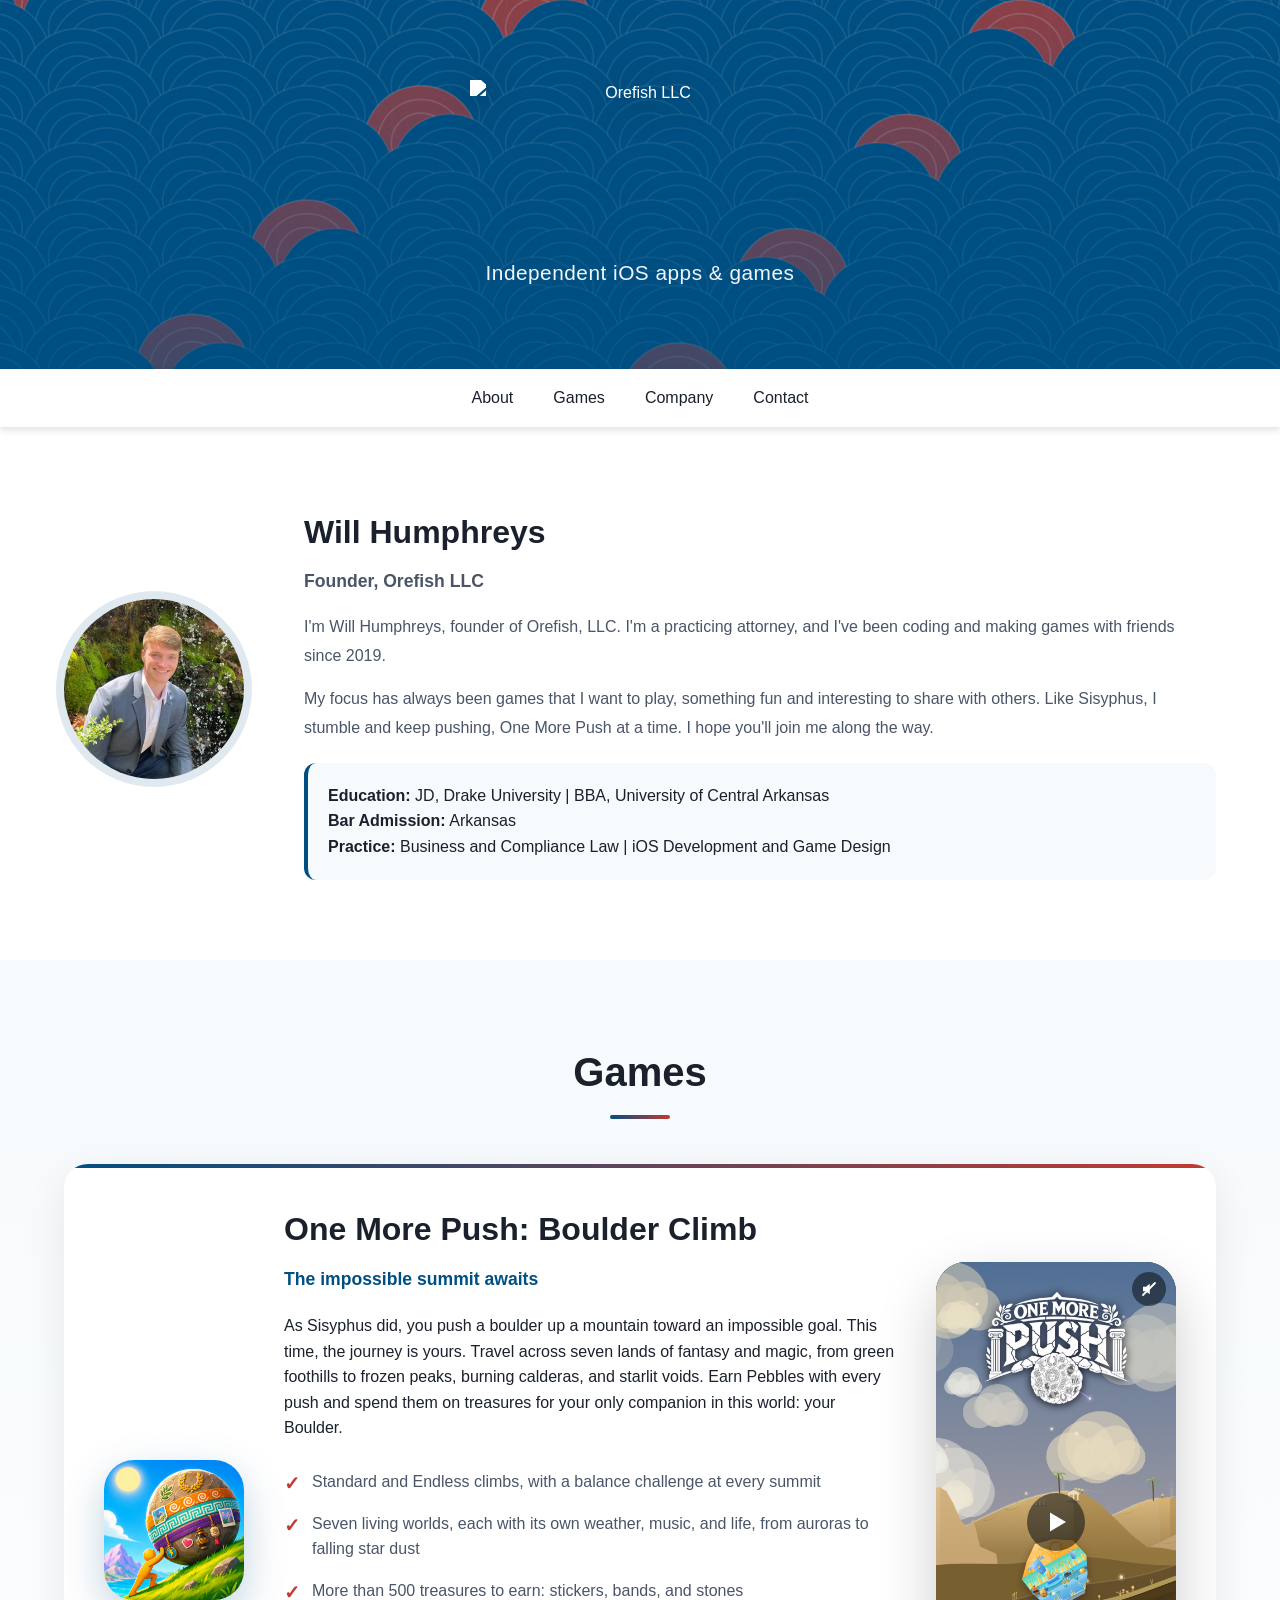
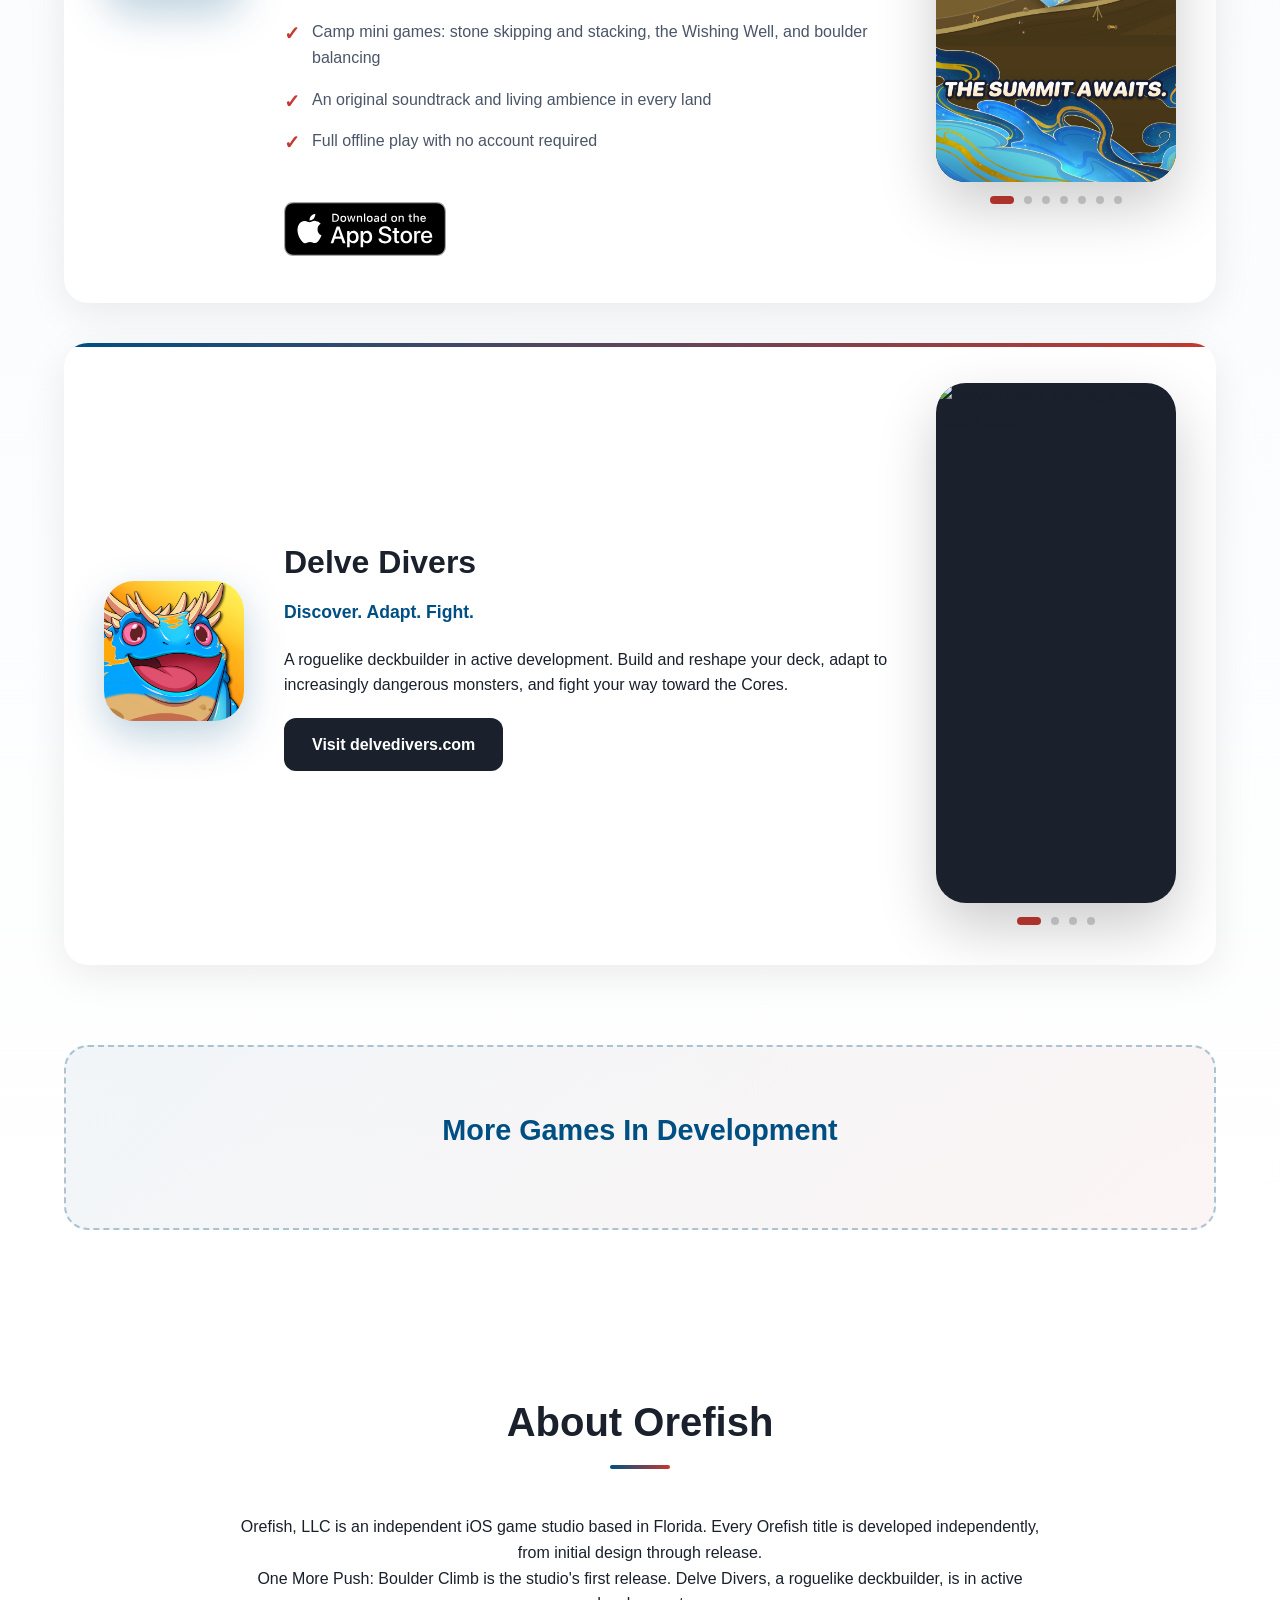
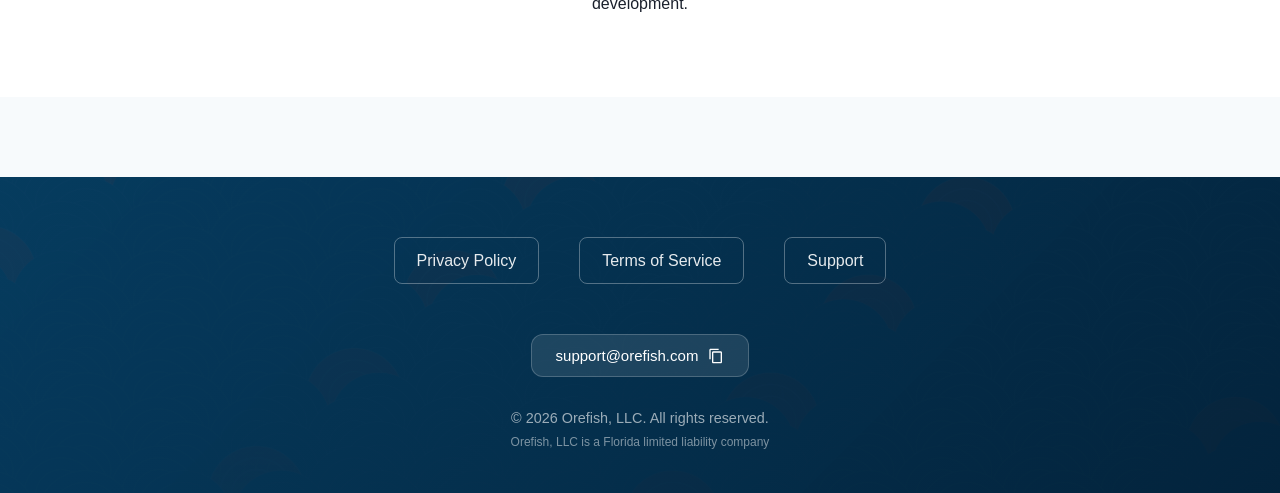
==== index.html @ 1d354dde "Add files via upload" ====
<!DOCTYPE html>
<html lang="en">
<head>
    <meta charset="UTF-8">
    <meta name="viewport" content="width=device-width, initial-scale=1.0">
    <title>Orefish, LLC - Independent iOS Apps &amp; Games</title>
    <meta name="description" content="Orefish, LLC builds iOS games and apps, including One More Push: Boulder Climb.">

    <!-- Open Graph / social preview: controls how a shared orefish.com link looks in iMessage,
         Slack, social apps, etc. -->
    <meta property="og:type" content="website">
    <meta property="og:site_name" content="Orefish, LLC">
    <meta property="og:title" content="One More Push: Boulder Climb">
    <meta property="og:description" content="As Sisyphus did, push your Boulder toward an impossible summit. Seven lands of fantasy and magic, and more than 500 treasures for your only companion in this world: your Boulder.">
    <meta property="og:url" content="https://orefish.com/">
    <meta property="og:image" content="https://orefish.com/og-image.png">
    <meta name="twitter:card" content="summary_large_image">

    <link rel="icon" type="image/png" href="/favicon.png">
    <link rel="apple-touch-icon" sizes="180x180" href="/apple-touch-icon.png">
    <link rel="stylesheet" href="style.css">
</head>
<body>
    <!-- Header -->
    <header>
        <div class="container">
            <div class="header-content">
                <div class="logo-container">
                    <div class="logo">
                        <img src="orefishlogo_white_conformed.png" alt="Orefish LLC">
                    </div>
                </div>
                <p class="tagline">Independent iOS apps &amp; games</p>
            </div>
        </div>
    </header>

    <!-- Navigation -->
    <nav>
        <div class="nav-container">
            <a href="#about" class="nav-link">About</a>
            <a href="#games" class="nav-link">Games</a>
            <a href="#company" class="nav-link">Company</a>
            <a href="#contact" class="nav-link">Contact</a>
        </div>
    </nav>

    <!-- About Section -->
    <section class="about" id="about">
        <div class="container">
            <div class="profile">
                <div class="profile-img-container">
                    <img src="profile_headshot.jpg" alt="Will Humphreys" class="profile-img">
                </div>
                <div class="bio">
                    <h2>Will Humphreys</h2>
                    <p class="title">Founder, Orefish LLC</p>
                    <p>I'm Will Humphreys, founder of Orefish, LLC. I'm a practicing attorney, and I've been coding and making games with friends since 2019.</p>
                    <p>My focus has always been games that I want to play, something fun and interesting to share with others. Like Sisyphus, I stumble and keep pushing, One More Push at a time. I hope you'll join me along the way.</p>
                    <div class="credentials">
                        <strong>Education:</strong> JD, Drake University | BBA, University of Central Arkansas<br>
                        <strong>Bar Admission:</strong> Arkansas<br>
                        <strong>Practice:</strong> Business and Compliance Law | iOS Development and Game Design
                    </div>
                </div>
            </div>
        </div>
    </section>

    <!-- Games Section -->
    <section class="products" id="games">
        <div class="container">
            <h2 class="section-title">Games</h2>

            <!-- One More Push -->
            <div class="app-showcase">
                <div class="app-icon-section">
                    <img src="onemorepush-icon.png" alt="One More Push" class="app-icon-large" id="ompSecretIcon">
                </div>
                <div class="app-details">
                    <h3>One More Push: Boulder Climb</h3>
                    <p class="app-tagline">The impossible summit awaits</p>
                    <p>As Sisyphus did, you push a boulder up a mountain toward an impossible goal. This time, the journey is yours. Travel across seven lands of fantasy and magic, from green foothills to frozen peaks, burning calderas, and starlit voids. Earn Pebbles with every push and spend them on treasures for your only companion in this world: your Boulder.</p>
                    <ul class="app-features">
                        <li>Standard and Endless climbs, with a balance challenge at every summit</li>
                        <li>Seven living worlds, each with its own weather, music, and life, from auroras to falling star dust</li>
                        <li>More than 500 treasures to earn: stickers, bands, and stones</li>
                        <li>Camp mini games: stone skipping and stacking, the Wishing Well, and boulder balancing</li>
                        <li>An original soundtrack and living ambience in every land</li>
                        <li>Full offline play with no account required</li>
                    </ul>
                    <!-- rev 314: live App Store link (App ID 6777840856). Page 404s until release day, accepted deliberately: nothing to flip at launch. -->
                    <!-- Apple's official badge artwork (self-hosted, unmodified), per the App Store marketing guidelines. -->
                    <a href="https://apps.apple.com/app/id6777840856" aria-label="Download One More Push on the App Store"><img src="app-store-badge.svg" alt="Download on the App Store" class="app-store-badge"></a>
                </div>
                <!-- Launch media (Aug 2026): the transformation preview video first
                     (tap to play, loads nothing until tapped), then the screenshot set
                     in the App Store order: mini games, treasures, decorate, balance,
                     worlds, the summit awaits. -->
                <div class="carousel-block">
                    <div class="screenshot-carousel">
                        <div class="screenshot-container" id="ompScreens">
                            <div class="screenshot video-slide">
                                <video playsinline muted preload="none" poster="omp-preview-poster.jpg"
                                       src="omp-preview.mp4" aria-label="One More Push preview video"></video>
                                <button class="video-play" type="button" aria-label="Play the One More Push preview">
                                    <svg viewBox="0 0 20 22" aria-hidden="true"><path d="M2 1.5l16 9.5L2 20.5z"/></svg>
                                </button>
                                <button class="video-mute muted" type="button" aria-label="Unmute the preview">
                                    <svg viewBox="0 0 24 24" aria-hidden="true">
                                        <path class="spk" d="M4 9v6h4l5 4V5L8 9H4z"/>
                                        <g class="waves" fill="none">
                                            <path d="M16.5 8.5a5 5 0 010 7"/>
                                            <path d="M19 6a8.5 8.5 0 010 12"/>
                                        </g>
                                        <line class="slash" x1="4" y1="20" x2="20" y2="4"/>
                                    </svg>
                                </button>
                            </div>
                            <img src="omp-minigames.jpg" alt="Four mini games between climbs" class="screenshot">
                            <img src="omp-treasures.jpg" alt="Collect every treasure" class="screenshot">
                            <img src="omp-decorate.jpg" alt="Decorating a boulder" class="screenshot">
                            <img src="omp-balance.jpg" alt="The balance challenge at the peak" class="screenshot">
                            <img src="omp-worlds.jpg" alt="Climb every world" class="screenshot">
                            <img src="omp-summit.jpg" alt="The summit awaits" class="screenshot">
                        </div>
                    </div>
                    <div class="carousel-dots">
                        <span class="dot active"></span>
                        <span class="dot"></span>
                        <span class="dot"></span>
                        <span class="dot"></span>
                        <span class="dot"></span>
                        <span class="dot"></span>
                        <span class="dot"></span>
                    </div>
                </div>
            </div>

            <!-- Delve Divers (separate site) -->
            <div class="app-showcase">
                <div class="app-icon-section">
                    <img src="delvedivers-icon.png" alt="Delve Divers" class="app-icon-large">
                </div>
                <div class="app-details">
                    <h3>Delve Divers</h3>
                    <p class="app-tagline">Discover. Adapt. Fight.</p>
                    <p>A roguelike deckbuilder in active development. Build and reshape your deck, adapt to increasingly dangerous monsters, and fight your way toward the Cores.</p>
                    <a href="https://delvedivers.com/" class="app-store-btn">Visit delvedivers.com</a>
                </div>
                <div class="carousel-block">
                    <div class="screenshot-carousel">
                        <div class="screenshot-container" id="ddScreens">
                            <img src="dd-1.png" alt="Delve Divers: battling a crystal golem boss" class="screenshot">
                            <img src="dd-2.png" alt="Delve Divers screenshot" class="screenshot">
                            <img src="dd-3.png" alt="Delve Divers screenshot" class="screenshot">
                            <img src="dd-4.png" alt="Delve Divers screenshot" class="screenshot">
                        </div>
                    </div>
                    <div class="carousel-dots">
                        <span class="dot active"></span>
                        <span class="dot"></span>
                        <span class="dot"></span>
                        <span class="dot"></span>
                    </div>
                </div>
            </div>

            <!-- More Coming -->
            <div class="coming-soon">
                <h3>More Games In Development</h3>
            </div>
        </div>
    </section>

    <!-- Company Section -->
    <section class="company" id="company">
        <div class="container">
            <div class="company-content">
                <h2 class="section-title">About Orefish</h2>
                <p>Orefish, LLC is an independent iOS game studio based in Florida. Every Orefish title is developed independently, from initial design through release.</p>
                <p>One More Push: Boulder Climb is the studio's first release. Delve Divers, a roguelike deckbuilder, is in active development.</p>
            </div>
        </div>
    </section>

    <!-- Footer -->
    <footer id="contact">
        <div class="container">
            <div class="footer-content">
                <div class="footer-links">
                    <a href="/privacy">Privacy Policy</a>
                    <a href="/terms">Terms of Service</a>
                    <a href="/support">Support</a>
                </div>

                <button class="email-button" onclick="copyEmail()" id="emailButton">
                    <span id="emailText">support@orefish.com</span>
                    <svg id="copyIcon" width="16" height="16" fill="currentColor" viewBox="0 0 24 24">
                        <path d="M16 1H4c-1.1 0-2 .9-2 2v14h2V3h12V1zm3 4H8c-1.1 0-2 .9-2 2v14c0 1.1.9 2 2 2h11c1.1 0 2-.9 2-2V7c0-1.1-.9-2-2-2zm0 16H8V7h11v14z"/>
                    </svg>
                </button>

                <p class="copyright">
                    &copy; 2026 Orefish, LLC. All rights reserved.<br>
                    <small style="opacity: 0.8;">Orefish, LLC is a Florida limited liability company</small>
                </p>
            </div>
        </div>
    </footer>

    <!-- A secret: the One More Push icon knows something. -->
    <div class="secret-scrim" id="secretScrim">
        <div class="secret-card" role="dialog" aria-label="A secret code">
            <h3>You found a secret!</h3>
            <p>The Boulder appreciates a curious mind. Enter this code in One More Push under Settings, Redeem Code:</p>
            <span class="secret-code"></span>
            <p class="secret-hint">One of six secrets hiding where Orefish things live: two inside the app, two on this site, two guarding the golem at delvedivers.com.</p>
            <button class="secret-close" id="secretClose">Keep it secret</button>
        </div>
    </div>

    <script>
        // The OMP icon knows something (one of six hidden codes).
        (function () {
            const icon = document.getElementById('ompSecretIcon');
            const scrim = document.getElementById('secretScrim');
            if (!icon || !scrim) return;
            icon.addEventListener('click', () => {
                // decoded only on discovery, so the code never sits in the
                // page source for view-source readers or search crawlers
                scrim.querySelector('.secret-code').textContent = atob('TU9TUy1USURFLTQ4MjE=');
                scrim.classList.add('open');
            });
            document.getElementById('secretClose').addEventListener('click', () => scrim.classList.remove('open'));
            scrim.addEventListener('click', (e) => { if (e.target === scrim) scrim.classList.remove('open'); });
        })();

        function copyEmail() {
            const email = 'support@orefish.com';
            const button = document.getElementById('emailButton');
            const text = document.getElementById('emailText');
            const icon = document.getElementById('copyIcon');
            navigator.clipboard.writeText(email).then(() => {
                button.classList.add('copied');
                text.textContent = 'Copied!';
                icon.innerHTML = '<path d="M9 16.17L4.83 12l-1.42 1.41L9 19 21 7l-1.41-1.41z"/>';
                setTimeout(() => {
                    button.classList.remove('copied');
                    text.textContent = email;
                    icon.innerHTML = '<path d="M16 1H4c-1.1 0-2 .9-2 2v14h2V3h12V1zm3 4H8c-1.1 0-2 .9-2 2v14c0 1.1.9 2 2 2h11c1.1 0 2-.9 2-2V7c0-1.1-.9-2-2-2zm0 16H8V7h11v14z"/>';
                }, 2000);
            }).catch(() => { window.location.href = `mailto:${email}`; });
        }

        // Screenshot carousels (One More Push and Delve Divers share the recipe:
        // dots and swipe are scoped to each carousel's own shell)
        function initCarousel(containerId) {
            const container = document.getElementById(containerId);
            if (!container) return;
            const shell = container.parentElement;              // the phone frame
            const block = shell.parentElement;                  // frame + dots (dots live below the frame now)
            const slides = container.querySelectorAll('.screenshot');
            const dots = block.querySelectorAll('.carousel-dots .dot');
            const video = container.querySelector('video');     // One More Push's first slide
            let current = 0;
            function go(n) {
                current = (n + slides.length) % slides.length;
                container.style.transform = 'translateX(-' + (current * 100) + '%)';
                dots.forEach((d, i) => d.classList.toggle('active', i === current));
                if (video && !video.paused) video.pause();      // sliding away stops playback
            }
            // Auto-advance holds while the preview video is playing.
            let timer = setInterval(() => { if (video && !video.paused) return; go(current + 1); }, 4000);
            function rearm() {
                clearInterval(timer);
                timer = setInterval(() => { if (video && !video.paused) return; go(current + 1); }, 6000);
            }
            dots.forEach((d, i) => d.addEventListener('click', () => { go(i); rearm(); }));
            if (video) {
                const playBtn = shell.querySelector('.video-play');
                playBtn.addEventListener('click', e => {
                    e.stopPropagation();
                    video.play();
                    rearm();
                });
                video.addEventListener('play', () => playBtn.classList.add('playing'));
                video.addEventListener('pause', () => playBtn.classList.remove('playing'));
                // No loop: one showing, then the carousel moves on to the screenshots.
                video.addEventListener('ended', () => { go(current + 1); rearm(); });
                // Anywhere on the video toggles play and pause (not just the button).
                video.addEventListener('click', () => {
                    if (video.paused) { video.play(); } else { video.pause(); }
                    rearm();
                });
                // Starts muted (polite web default); the speaker button flips it.
                const muteBtn = shell.querySelector('.video-mute');
                muteBtn.addEventListener('click', e => {
                    e.stopPropagation();
                    video.muted = !video.muted;
                    muteBtn.classList.toggle('muted', video.muted);
                    muteBtn.setAttribute('aria-label', video.muted ? 'Unmute the preview' : 'Mute the preview');
                });
            }
            // Swipe to move ahead and back (touch and mouse drag)
            let startX = null;
            shell.addEventListener('touchstart', e => { startX = e.touches[0].clientX; }, { passive: true });
            shell.addEventListener('touchend', e => {
                if (startX === null) return;
                const dx = e.changedTouches[0].clientX - startX;
                if (Math.abs(dx) > 40) { go(current + (dx < 0 ? 1 : -1)); rearm(); }
                startX = null;
            }, { passive: true });
            shell.addEventListener('mousedown', e => { startX = e.clientX; e.preventDefault(); });
            shell.addEventListener('mouseup', e => {
                if (startX === null) return;
                const dx = e.clientX - startX;
                if (Math.abs(dx) > 40) { go(current + (dx < 0 ? 1 : -1)); rearm(); }
                startX = null;
            });
        }
        initCarousel('ompScreens');
        initCarousel('ddScreens');
    </script>
</body>
</html>
---- style.css ----
/* Orefish LLC - Shared Styles
   Version: 2.0
   Last Updated: 2025
*/

/* Reset & Base */
* {
    margin: 0;
    padding: 0;
    box-sizing: border-box;
}

:root {
    /* Brand palette: the badge navy carries the site, the oarfish crest red
       is the rare accent (matches the social banners and the O badge). */
    --primary: #004F82;
    --primary-dark: #003A61;
    --secondary: #C23A31;
    --text-dark: #1a202c;
    --text-light: #4a5568;
    --bg-light: #f7fafc;
    --white: #ffffff;
    --success: #48bb78;
    --warning: #ffc107;
    --warning-bg: #fff3cd;
    --shadow-sm: 0 1px 3px rgba(0,0,0,0.12);
    --shadow-md: 0 4px 6px rgba(0,0,0,0.1);
    --shadow-lg: 0 10px 15px rgba(0,0,0,0.1);
    --shadow-xl: 0 20px 25px rgba(0,0,0,0.1);
}

html {
    scroll-behavior: smooth;
}

::selection {
    background: var(--primary);
    color: #fff;
}

body {
    font-family: -apple-system, BlinkMacSystemFont, 'Segoe UI', 'Inter', sans-serif;
    line-height: 1.6;
    color: var(--text-dark);
    background: var(--bg-light);
    overflow-x: hidden;
}

/* Container */
.container {
    max-width: 1200px;
    margin: 0 auto;
    padding: 0 24px;
}

.container-narrow {
    max-width: 900px;
    margin: 0 auto;
    padding: 0 24px;
}

/* Header */
header {
    /* The brand's connected-wave field (header-bg.png, generated alongside
       the social banners) on the badge navy. */
    background: var(--primary) url('header-bg.png') center / cover no-repeat;
    color: white;
    padding: 80px 0;
    position: relative;
    overflow: hidden;
    text-align: center;
}

.header-content {
    position: relative;
    z-index: 1;
    animation: fadeInUp 0.8s ease;
}

/* Logo Styles */
.logo-container {
    display: flex;
    align-items: center;
    justify-content: center;
    gap: 20px;
    margin-bottom: 20px;
}

.logo-link {
    display: inline-flex;
    align-items: center;
    gap: 15px;
    text-decoration: none;
    color: white;
    margin-bottom: 20px;
}

.logo {
    width: 340px;
    height: 156px;
    display: flex;
    align-items: center;
    justify-content: center;
}

.logo img {
    width: 100%;
    height: 100%;
    object-fit: contain;
    /* soft shadow lifts the white wordmark off the wave pattern */
    filter: brightness(0) invert(1) drop-shadow(0 6px 18px rgba(0, 0, 0, 0.35));
}

.logo-text,
.site-title {
    font-size: 2.5em;
    font-weight: 700;
    letter-spacing: -1px;
}

.tagline,
.page-title {
    font-size: 1.3em;
    opacity: 0.95;
    font-weight: 300;
    letter-spacing: 0.5px;
    margin-top: 10px;
}

/* Navigation */
nav {
    background: rgba(255,255,255,0.98);
    box-shadow: var(--shadow-md);
    position: sticky;
    top: 0;
    z-index: 100;
    backdrop-filter: blur(10px);
}

.nav-container {
    display: flex;
    justify-content: center;
    align-items: center;
    padding: 16px 0;
    gap: 40px;
}

.nav-link {
    color: var(--text-dark);
    text-decoration: none;
    font-weight: 500;
    transition: color 0.3s;
    position: relative;
}

.nav-link::after {
    content: '';
    position: absolute;
    bottom: -4px;
    left: 0;
    width: 0;
    height: 2px;
    background: var(--secondary);   /* the crest-red underline */
    transition: width 0.3s;
}

.nav-link:hover,
.nav-link.active {
    color: var(--primary);
}

.nav-link:hover::after,
.nav-link.active::after {
    width: 100%;
}

/* Breadcrumb Navigation */
.breadcrumb {
    background: white;
    padding: 20px 0;
    box-shadow: var(--shadow-sm);
}

.breadcrumb-nav {
    display: flex;
    align-items: center;
    gap: 15px;
    font-size: 0.95em;
}

.breadcrumb-nav a {
    color: var(--primary);
    text-decoration: none;
    transition: opacity 0.3s;
}

.breadcrumb-nav a:hover {
    opacity: 0.7;
}

.breadcrumb-separator {
    color: var(--text-light);
}

/* Section Styles */
section {
    padding: 80px 0;
}

.section-title {
    text-align: center;
    font-size: 2.5em;
    margin-bottom: 60px;
    color: var(--text-dark);
    position: relative;
}

.section-title::after {
    content: '';
    position: absolute;
    bottom: -15px;
    left: 50%;
    transform: translateX(-50%);
    width: 60px;
    height: 4px;
    background: linear-gradient(90deg, var(--primary), var(--secondary));
    border-radius: 2px;
}

/* About Section */
.about {
    background: white;
    position: relative;
}

.profile {
    display: flex;
    gap: 60px;
    align-items: center;
    animation: fadeIn 1s ease;
}

.profile-img-container {
    position: relative;
}

.profile-img {
    width: 180px;
    height: 180px;
    border-radius: 50%;
    object-fit: cover;
    box-shadow: 0 0 0 8px rgba(0, 79, 130, 0.12);
    transition: transform 0.3s;
}

.profile-img:hover {
    transform: scale(1.05);
}

.bio h2 {
    color: var(--text-dark);
    margin-bottom: 8px;
    font-size: 2em;
}

.title {
    color: var(--primary);
    font-weight: 600;
    margin-bottom: 20px;
    font-size: 1.1em;
}

.bio p {
    color: var(--text-light);
    line-height: 1.8;
    margin-bottom: 15px;
}

.credentials {
    background: var(--bg-light);
    padding: 20px;
    border-radius: 12px;
    border-left: 4px solid var(--primary);
    margin-top: 20px;
}

/* Products Section */
.products {
    background: linear-gradient(180deg, var(--bg-light) 0%, white 100%);
}

/* App Showcase */
.app-showcase {
    display: flex;
    gap: 40px;
    align-items: center;
    background: white;
    padding: 40px;
    border-radius: 24px;
    margin-bottom: 40px;
    box-shadow: 0 10px 40px rgba(0,0,0,0.08);
    transition: all 0.3s;
    position: relative;
    overflow: hidden;
}

.app-showcase::before {
    content: '';
    position: absolute;
    top: 0;
    left: 0;
    right: 0;
    height: 4px;
    background: linear-gradient(90deg, var(--primary), var(--secondary));
}

.app-showcase:hover {
    transform: translateY(-8px);
    box-shadow: 0 20px 60px rgba(0,0,0,0.12);
}

.app-icon-section {
    flex-shrink: 0;
}

.app-icon-large {
    width: 140px;
    height: 140px;
    border-radius: 30px;
    box-shadow: 0 15px 40px rgba(0, 79, 130, 0.25);
    transition: transform 0.3s;
}

.app-icon-large:hover {
    transform: rotate(-5deg) scale(1.05);
}

.app-details {
    flex: 1;
}

.app-details h3 {
    font-size: 2em;
    margin-bottom: 10px;
    color: var(--text-dark);
}

.app-tagline {
    color: var(--primary);
    font-weight: 600;
    margin-bottom: 20px;
    font-size: 1.1em;
}

.app-features {
    list-style: none;
    margin: 20px 0;
}

.app-features li {
    padding: 8px 0;
    padding-left: 28px;
    position: relative;
    color: var(--text-light);
}

.app-features li::before {
    content: '✓';
    position: absolute;
    left: 0;
    color: var(--secondary);   /* red checks, the crest accent */
    font-weight: bold;
    font-size: 1.2em;
}

/* Buttons */
.app-store-btn {
    display: inline-flex;
    align-items: center;
    gap: 10px;
    padding: 14px 28px;
    background: var(--text-dark);
    color: white;
    text-decoration: none;
    border-radius: 12px;
    font-weight: 600;
    transition: all 0.3s;
    margin-top: 20px;
}

.app-store-btn:hover {
    background: var(--primary);
    transform: translateY(-2px);
    box-shadow: 0 10px 25px rgba(0, 79, 130, 0.3);
}

/* Apple's official App Store badge (guidelines: minimum 40px tall, clear space
   of a quarter of its height on all sides, artwork unmodified). */
.app-store-badge {
    display: inline-block;
    height: 54px;
    width: auto;
    margin-top: 20px;
    transition: transform 0.3s;
}
a:hover > .app-store-badge {
    transform: translateY(-2px);
}

.email-button {
    display: inline-flex;
    align-items: center;
    gap: 10px;
    padding: 12px 24px;
    background: rgba(255,255,255,0.1);
    border: 1px solid rgba(255,255,255,0.2);
    border-radius: 12px;
    color: white;
    cursor: pointer;
    transition: all 0.3s;
    margin-top: 20px;
    font-size: 15px;
    font-family: inherit;
}

.email-button:hover {
    background: rgba(255,255,255,0.15);
    transform: translateY(-2px);
}

.email-button.copied {
    background: var(--success);
    border-color: var(--success);
}

/* Screenshot Carousel */
.screenshot-carousel {
    position: relative;
    width: 240px;
    height: 520px;
    border-radius: 30px;
    overflow: hidden;
    box-shadow: 0 25px 60px rgba(0,0,0,0.2);
    flex-shrink: 0;
    background: var(--text-dark);
}

.screenshot-container {
    display: flex;
    transition: transform 0.5s cubic-bezier(0.4, 0, 0.2, 1);
    height: 100%;
}

.screenshot {
    min-width: 100%;
    height: 100%;
    object-fit: cover;
}

/* The frame plus its dots: the dots sit BELOW the phone frame now (inside, they
   covered the caption text at the bottom of the store screenshots). */
.carousel-block {
    display: flex;
    flex-direction: column;
    align-items: center;
    gap: 14px;
    flex-shrink: 0;
}

.carousel-dots {
    display: flex;
    gap: 10px;
}

.dot {
    width: 8px;
    height: 8px;
    border-radius: 50%;
    background: rgba(0,0,0,0.18);
    cursor: pointer;
    transition: all 0.3s;
}

.dot.active {
    background: var(--secondary);   /* the crest red marks the active slide */
    width: 24px;
    border-radius: 4px;
}

/* The preview video rides the carousel as its first slide (App Store style):
   poster until tapped, native inline playback, zero bytes until play. */
.video-slide {
    position: relative;
}

.video-slide video {
    width: 100%;
    height: 100%;
    object-fit: cover;
    display: block;
}

.video-play {
    position: absolute;
    top: 50%;
    left: 50%;
    transform: translate(-50%, -50%);
    width: 58px;
    height: 58px;
    border-radius: 50%;
    border: none;
    cursor: pointer;
    background: rgba(10, 15, 20, 0.55);
    display: flex;
    align-items: center;
    justify-content: center;
}

.video-play svg {
    width: 20px;
    height: 22px;
    fill: #fff;
    margin-left: 3px;
}

.video-play.playing {
    display: none;
}

/* Mute toggle: top-right of the video slide, always reachable. Starts muted. */
.video-mute {
    position: absolute;
    top: 10px;
    right: 10px;
    width: 34px;
    height: 34px;
    border-radius: 50%;
    border: none;
    cursor: pointer;
    background: rgba(10, 15, 20, 0.55);
    display: flex;
    align-items: center;
    justify-content: center;
    z-index: 5;
}

.video-mute svg {
    width: 18px;
    height: 18px;
}

.video-mute .spk {
    fill: #fff;
}

.video-mute .waves path {
    stroke: #fff;
    stroke-width: 2;
    stroke-linecap: round;
}

.video-mute .slash {
    stroke: #fff;
    stroke-width: 2.4;
    stroke-linecap: round;
    display: none;
}

.video-mute.muted .waves {
    display: none;
}

.video-mute.muted .slash {
    display: block;
}

/* Coming Soon */
.coming-soon {
    margin-top: 80px;
    padding: 60px;
    background: linear-gradient(135deg, rgba(0, 79, 130, 0.05), rgba(194, 58, 49, 0.05));
    border-radius: 24px;
    text-align: center;
    border: 2px dashed rgba(0, 79, 130, 0.3);
}

.coming-soon h3 {
    color: var(--primary);
    margin-bottom: 15px;
    font-size: 1.8em;
}

/* Company Section */
.company {
    background: white;
}

.company-content {
    max-width: 800px;
    margin: 0 auto;
    text-align: center;
}

/* Philosophy Card */
.philosophy-card {
    margin-top: 40px;
    padding: 40px;
    background: var(--bg-light);
    border-radius: 20px;
    text-align: left;
}

.philosophy-card h3 {
    color: var(--text-dark);
    margin-bottom: 20px;
    font-size: 1.5em;
}

.philosophy-list {
    list-style: none;
}

.philosophy-list li {
    padding: 15px 0;
    border-bottom: 1px solid rgba(0,0,0,0.05);
    display: flex;
    align-items: flex-start;
    gap: 15px;
}

.philosophy-list li:last-child {
    border-bottom: none;
}

.philosophy-icon {
    width: 40px;
    height: 40px;
    background: linear-gradient(135deg, var(--primary), var(--secondary));
    border-radius: 10px;
    display: flex;
    align-items: center;
    justify-content: center;
    color: white;
    font-weight: bold;
    flex-shrink: 0;
}

/* Legal Content Styles */
.legal-content {
    background: white;
    padding: 60px 0;
    min-height: 60vh;
}

.legal-content h1 {
    color: var(--text-dark);
    margin-bottom: 15px;
    font-size: 2.5em;
}

.legal-content h2 {
    color: var(--primary);
    margin-top: 40px;
    margin-bottom: 20px;
    font-size: 1.5em;
    padding-bottom: 10px;
    border-bottom: 2px solid var(--bg-light);
}

.legal-content p {
    color: var(--text-light);
    margin-bottom: 15px;
    line-height: 1.8;
}

.last-updated {
    display: inline-block;
    color: var(--text-light);
    font-size: 0.9em;
    padding: 8px 16px;
    background: var(--bg-light);
    border-radius: 20px;
    margin-bottom: 40px;
}

/* Warning Box */
.warning-box {
    background: var(--warning-bg);
    border: 2px solid var(--warning);
    padding: 25px;
    border-radius: 12px;
    margin: 30px 0;
    position: relative;
}

.warning-box strong {
    color: var(--text-dark);
    display: block;
    margin-bottom: 8px;
}

.warning-box p {
    margin: 0;
    color: var(--text-dark);
}

/* Support Content */
.support-content {
    background: white;
    padding: 60px 0;
    min-height: 60vh;
}

.support-content h1 {
    color: var(--text-dark);
    margin-bottom: 40px;
    font-size: 2.5em;
}

.support-content h2 {
    color: var(--primary);
    margin-top: 40px;
    margin-bottom: 25px;
    font-size: 1.8em;
}

/* Contact Section */
.contact-section {
    background: linear-gradient(135deg, rgba(0, 79, 130, 0.05), rgba(194, 58, 49, 0.05));
    border-radius: 16px;
    padding: 30px;
    margin-bottom: 50px;
}

.contact-method {
    display: flex;
    align-items: center;
    gap: 15px;
    margin-bottom: 15px;
}

.contact-icon {
    width: 40px;
    height: 40px;
    background: var(--primary);
    color: white;
    border-radius: 10px;
    display: flex;
    align-items: center;
    justify-content: center;
}

.contact-details {
    flex: 1;
}

.contact-details strong {
    display: block;
    color: var(--text-dark);
    margin-bottom: 4px;
}

.contact-details span {
    color: var(--text-light);
    font-size: 0.95em;
}

/* FAQ Items */
.faq-item {
    background: var(--bg-light);
    border-radius: 12px;
    padding: 25px;
    margin-bottom: 20px;
    border: 1px solid transparent;
    transition: all 0.3s;
    cursor: pointer;
}

.faq-item:hover {
    background: white;
    border-color: var(--primary);
    box-shadow: var(--shadow-md);
    transform: translateY(-2px);
}

.faq-question {
    display: flex;
    align-items: center;
    gap: 15px;
    margin-bottom: 15px;
}

.faq-number {
    width: 30px;
    height: 30px;
    background: var(--primary);
    color: white;
    border-radius: 50%;
    display: flex;
    align-items: center;
    justify-content: center;
    font-weight: 600;
    font-size: 0.9em;
    flex-shrink: 0;
}

.faq-item h3 {
    color: var(--text-dark);
    font-size: 1.1em;
    margin: 0;
    flex: 1;
}

.faq-item p {
    color: var(--text-light);
    line-height: 1.7;
    padding-left: 45px;
}

/* Footer */
footer {
    /* The header's wave field returns beneath a deep navy wash, closing the
       page with the same water it opened on. */
    background: linear-gradient(135deg, rgba(6, 58, 92, 0.93) 0%, rgba(3, 33, 56, 0.95) 100%),
                url('header-bg.png') center / cover no-repeat #032138;
    color: white;
    padding: 60px 0 40px;
    margin-top: 80px;
    position: relative;
}

.footer-content {
    text-align: center;
}

.footer-links {
    display: flex;
    justify-content: center;
    gap: 40px;
    margin-bottom: 30px;
}

.footer-links a {
    color: white;
    text-decoration: none;
    opacity: 0.9;
    transition: all 0.3s;
    position: relative;
    padding: 10px 22px;
    border: 1px solid rgba(255, 255, 255, 0.35);
    border-radius: 8px;
    font-weight: 500;
}

.footer-links a:hover {
    opacity: 1;
    transform: translateY(-2px);
    background: rgba(255, 255, 255, 0.12);
    border-color: rgba(255, 255, 255, 0.6);
}

.copyright {
    margin-top: 30px;
    opacity: 0.6;
    font-size: 0.9em;
}

/* Secret code popup: the OMP icon knows something. */
#ompSecretIcon { cursor: pointer; }

.secret-scrim {
    position: fixed;
    inset: 0;
    background: rgba(3, 24, 40, 0);
    display: flex;
    align-items: center;
    justify-content: center;
    z-index: 1000;
    visibility: hidden;
    transition: background 0.35s ease, visibility 0s linear 0.35s;
}

.secret-scrim.open {
    background: rgba(3, 24, 40, 0.62);
    visibility: visible;
    transition: background 0.35s ease;
}

.secret-card {
    background: linear-gradient(180deg, #0A4573 0%, #043055 100%);
    border: 1px solid rgba(255, 255, 255, 0.25);
    border-radius: 20px;
    padding: 34px 42px;
    text-align: center;
    color: #fff;
    max-width: 430px;
    margin: 0 24px;
    box-shadow: 0 24px 70px rgba(0, 0, 0, 0.5);
    transform: translateY(24px) scale(0.9);
    opacity: 0;
    transition: transform 0.45s cubic-bezier(0.34, 1.4, 0.64, 1), opacity 0.3s ease;
}

.secret-scrim.open .secret-card {
    transform: translateY(0) scale(1);
    opacity: 1;
}

.secret-card h3 {
    font-size: 1.6em;
    margin-bottom: 10px;
}

.secret-card p {
    color: rgba(255, 255, 255, 0.85);
    margin-bottom: 8px;
    line-height: 1.5;
}

.secret-code {
    display: inline-block;
    margin: 14px 0 6px;
    padding: 10px 22px;
    border-radius: 12px;
    background: rgba(194, 58, 49, 0.18);
    border: 1px solid rgba(224, 85, 72, 0.55);
    color: #FF8378;
    font-weight: 800;
    font-size: 1.5em;
    letter-spacing: 2px;
}

.secret-hint {
    font-size: 0.85em;
    color: rgba(255, 255, 255, 0.6);
}

.secret-close {
    margin-top: 18px;
    background: var(--secondary);
    color: white;
    border: none;
    padding: 10px 30px;
    border-radius: 999px;
    font-size: 1em;
    font-weight: 700;
    cursor: pointer;
    font-family: inherit;
    transition: transform 0.2s;
}

.secret-close:hover {
    transform: translateY(-2px);
}

/* Animations */
@keyframes fadeInUp {
    from {
        opacity: 0;
        transform: translateY(30px);
    }
    to {
        opacity: 1;
        transform: translateY(0);
    }
}

@keyframes fadeIn {
    from {
        opacity: 0;
    }
    to {
        opacity: 1;
    }
}

/* Mobile Responsive */
@media (max-width: 768px) {
    .header-content h1,
    .logo-text,
    .site-title {
        font-size: 2em;
    }

    .nav-container {
        gap: 20px;
        font-size: 0.9em;
    }

    .profile {
        flex-direction: column;
        text-align: center;
        gap: 30px;
    }

    .app-showcase {
        flex-direction: column;
        padding: 30px 20px;
    }

    .screenshot-carousel {
        width: 200px;
        height: 430px;
    }

    .footer-links {
        flex-direction: column;
        gap: 20px;
    }

    .philosophy-list li {
        flex-direction: column;
        text-align: center;
    }

    .legal-content h1,
    .support-content h1 {
        font-size: 2em;
    }

    .warning-box {
        padding: 20px;
    }

    .faq-item p {
        padding-left: 0;
        margin-top: 15px;
    }
}
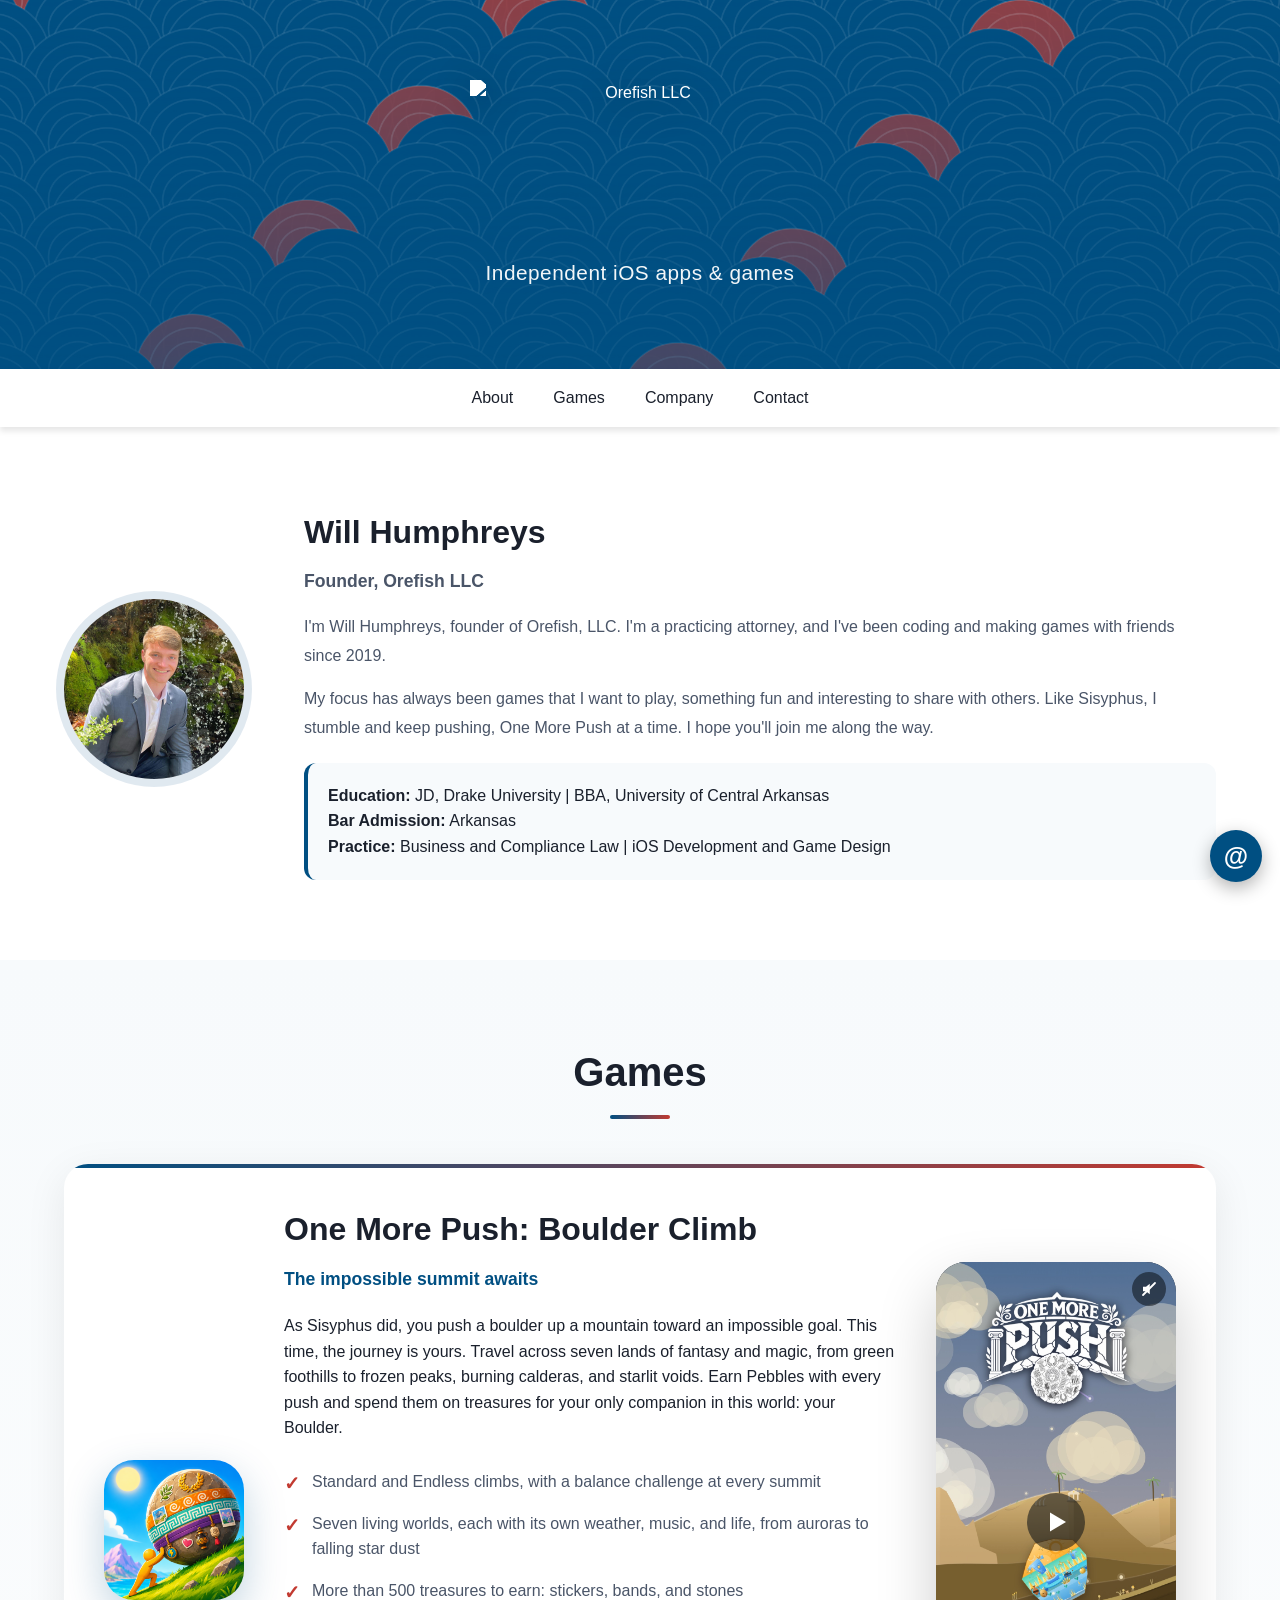
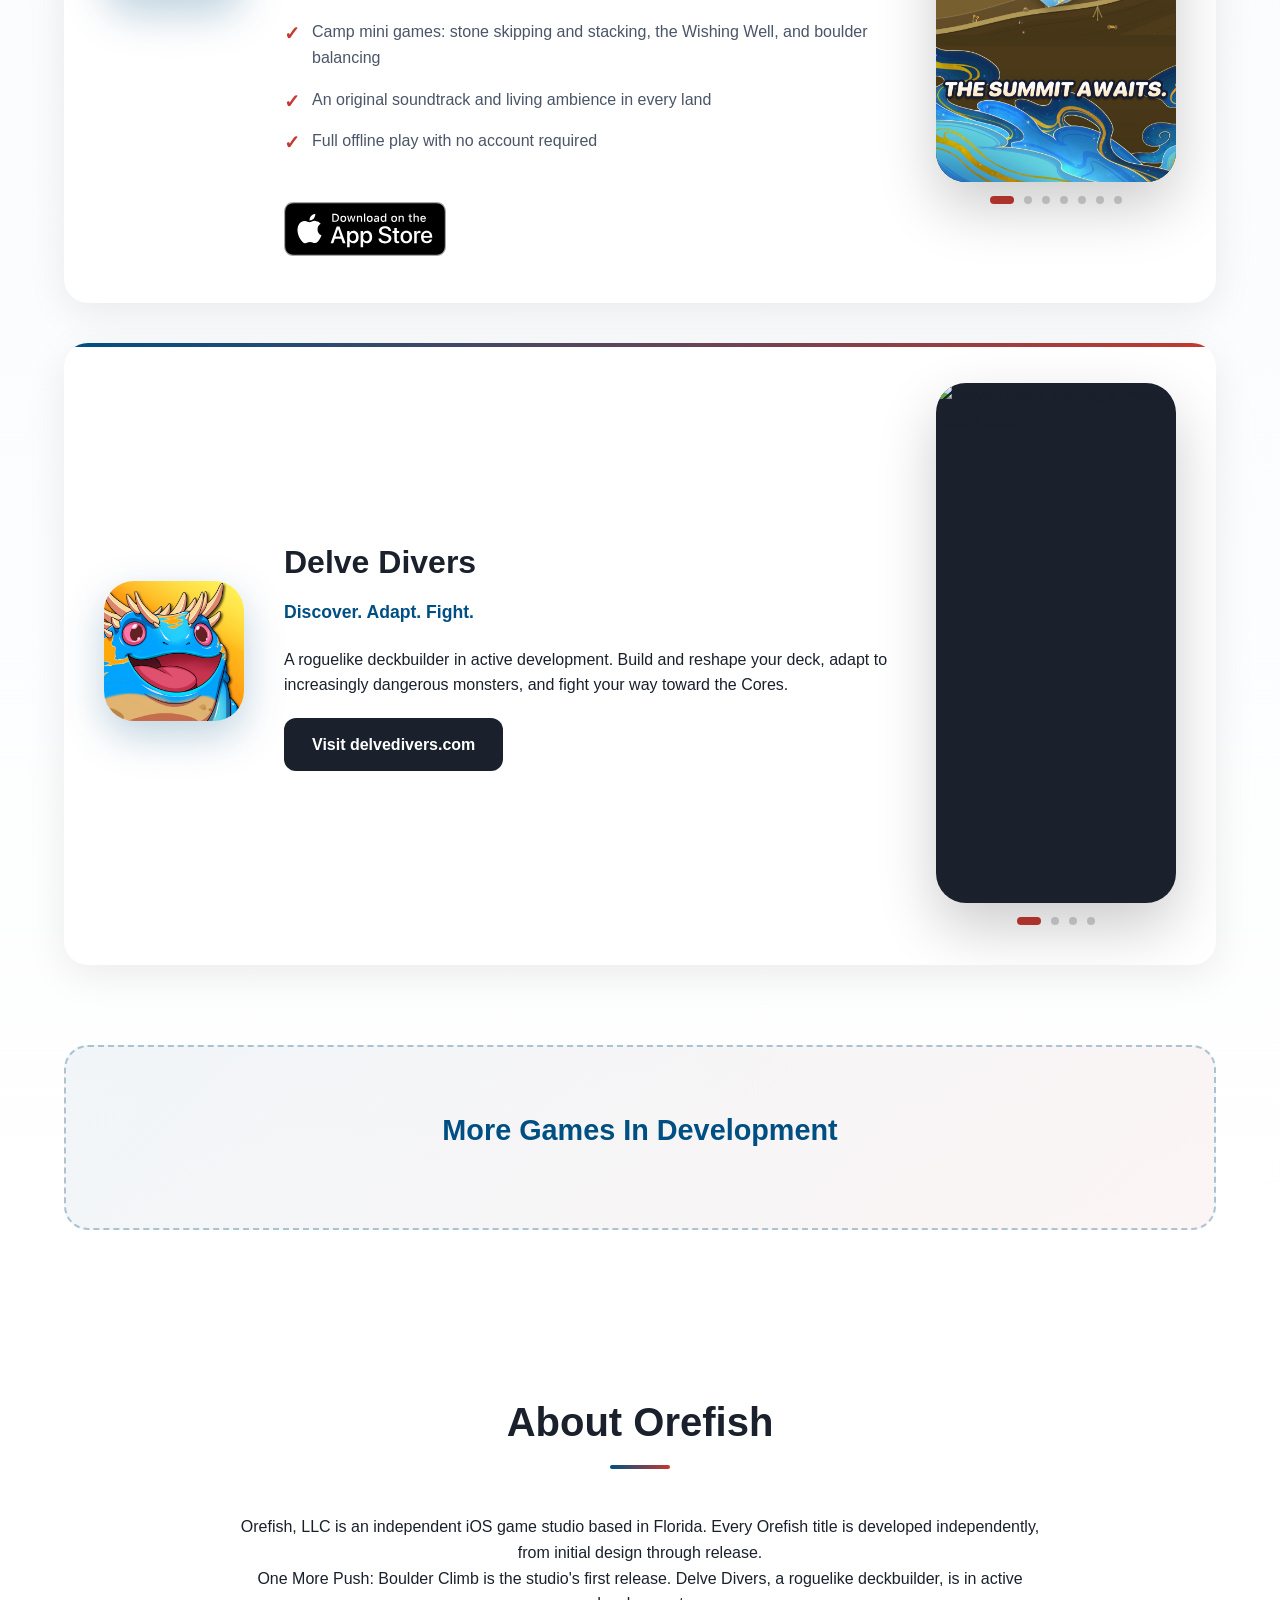
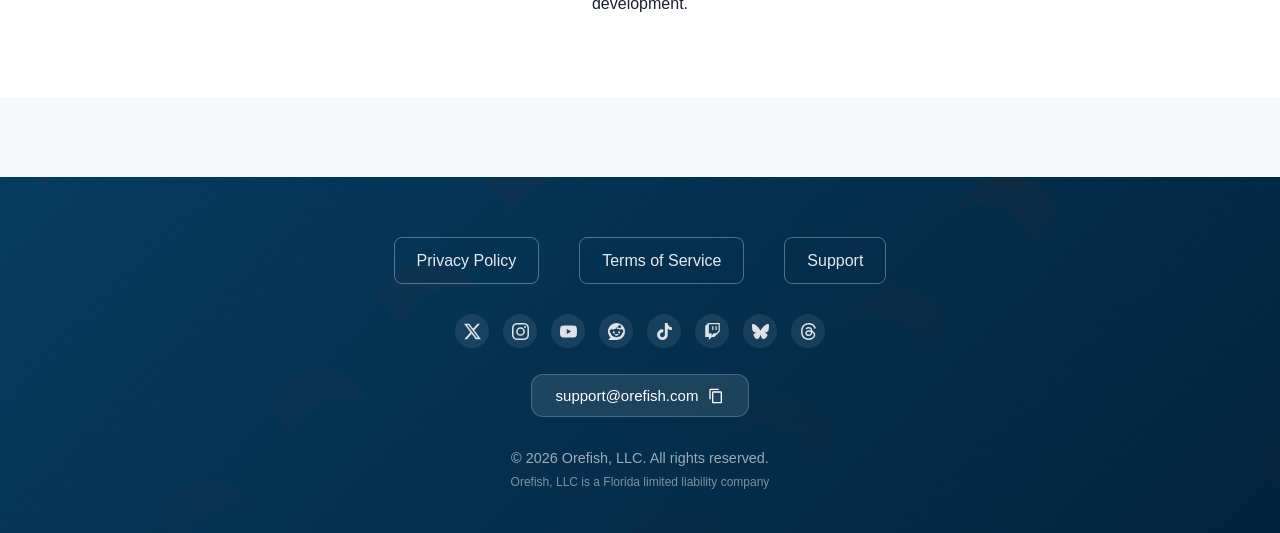
==== commit f84831cf: "Add files via upload" ====
--- a/index.html
+++ b/index.html
@@ -185,6 +185,32 @@
     </section>
 
     <!-- Footer -->
+    <!-- Every OrefishLLC profile, one floating follow button (icons: simple-icons, CC0) -->
+    <svg xmlns="http://www.w3.org/2000/svg" style="display:none" aria-hidden="true">
+        <symbol id="i-x" viewBox="0 0 24 24"><path d="M18.901 1.153h3.68l-8.04 9.19L24 22.846h-7.406l-5.8-7.584-6.638 7.584H.474l8.6-9.83L0 1.154h7.594l5.243 6.932ZM17.61 20.644h2.039L6.486 3.24H4.298Z"/></symbol>
+        <symbol id="i-instagram" viewBox="0 0 24 24"><path d="M7.0301.084c-1.2768.0602-2.1487.264-2.911.5634-.7888.3075-1.4575.72-2.1228 1.3877-.6652.6677-1.075 1.3368-1.3802 2.127-.2954.7638-.4956 1.6365-.552 2.914-.0564 1.2775-.0689 1.6882-.0626 4.947.0062 3.2586.0206 3.6671.0825 4.9473.061 1.2765.264 2.1482.5635 2.9107.308.7889.72 1.4573 1.388 2.1228.6679.6655 1.3365 1.0743 2.1285 1.38.7632.295 1.6361.4961 2.9134.552 1.2773.056 1.6884.069 4.9462.0627 3.2578-.0062 3.668-.0207 4.9478-.0814 1.28-.0607 2.147-.2652 2.9098-.5633.7889-.3086 1.4578-.72 2.1228-1.3881.665-.6682 1.0745-1.3378 1.3795-2.1284.2957-.7632.4966-1.636.552-2.9124.056-1.2809.0692-1.6898.063-4.948-.0063-3.2583-.021-3.6668-.0817-4.9465-.0607-1.2797-.264-2.1487-.5633-2.9117-.3084-.7889-.72-1.4568-1.3876-2.1228C21.2982 1.33 20.628.9208 19.8378.6165 19.074.321 18.2017.1197 16.9244.0645 15.6471.0093 15.236-.005 11.977.0014 8.718.0076 8.31.0215 7.0301.0839m.1402 21.6932c-1.17-.0509-1.8053-.2453-2.2287-.408-.5606-.216-.96-.4771-1.3819-.895-.422-.4178-.6811-.8186-.9-1.378-.1644-.4234-.3624-1.058-.4171-2.228-.0595-1.2645-.072-1.6442-.079-4.848-.007-3.2037.0053-3.583.0607-4.848.05-1.169.2456-1.805.408-2.2282.216-.5613.4762-.96.895-1.3816.4188-.4217.8184-.6814 1.3783-.9003.423-.1651 1.0575-.3614 2.227-.4171 1.2655-.06 1.6447-.072 4.848-.079 3.2033-.007 3.5835.005 4.8495.0608 1.169.0508 1.8053.2445 2.228.408.5608.216.96.4754 1.3816.895.4217.4194.6816.8176.9005 1.3787.1653.4217.3617 1.056.4169 2.2263.0602 1.2655.0739 1.645.0796 4.848.0058 3.203-.0055 3.5834-.061 4.848-.051 1.17-.245 1.8055-.408 2.2294-.216.5604-.4763.96-.8954 1.3814-.419.4215-.8181.6811-1.3783.9-.4224.1649-1.0577.3617-2.2262.4174-1.2656.0595-1.6448.072-4.8493.079-3.2045.007-3.5825-.006-4.848-.0608M16.953 5.5864A1.44 1.44 0 1 0 18.39 4.144a1.44 1.44 0 0 0-1.437 1.4424M5.8385 12.012c.0067 3.4032 2.7706 6.1557 6.173 6.1493 3.4026-.0065 6.157-2.7701 6.1506-6.1733-.0065-3.4032-2.771-6.1565-6.174-6.1498-3.403.0067-6.156 2.771-6.1496 6.1738M8 12.0077a4 4 0 1 1 4.008 3.9921A3.9996 3.9996 0 0 1 8 12.0077"/></symbol>
+        <symbol id="i-youtube" viewBox="0 0 24 24"><path d="M23.498 6.186a3.016 3.016 0 0 0-2.122-2.136C19.505 3.545 12 3.545 12 3.545s-7.505 0-9.377.505A3.017 3.017 0 0 0 .502 6.186C0 8.07 0 12 0 12s0 3.93.502 5.814a3.016 3.016 0 0 0 2.122 2.136c1.871.505 9.376.505 9.376.505s7.505 0 9.377-.505a3.015 3.015 0 0 0 2.122-2.136C24 15.93 24 12 24 12s0-3.93-.502-5.814zM9.545 15.568V8.432L15.818 12l-6.273 3.568z"/></symbol>
+        <symbol id="i-reddit" viewBox="0 0 24 24"><path d="M12 0C5.373 0 0 5.373 0 12c0 3.314 1.343 6.314 3.515 8.485l-2.286 2.286C.775 23.225 1.097 24 1.738 24H12c6.627 0 12-5.373 12-12S18.627 0 12 0Zm4.388 3.199c1.104 0 1.999.895 1.999 1.999 0 1.105-.895 2-1.999 2-.946 0-1.739-.657-1.947-1.539v.002c-1.147.162-2.032 1.15-2.032 2.341v.007c1.776.067 3.4.567 4.686 1.363.473-.363 1.064-.58 1.707-.58 1.547 0 2.802 1.254 2.802 2.802 0 1.117-.655 2.081-1.601 2.531-.088 3.256-3.637 5.876-7.997 5.876-4.361 0-7.905-2.617-7.998-5.87-.954-.447-1.614-1.415-1.614-2.538 0-1.548 1.255-2.802 2.803-2.802.645 0 1.239.218 1.712.585 1.275-.79 2.881-1.291 4.64-1.365v-.01c0-1.663 1.263-3.034 2.88-3.207.188-.911.993-1.595 1.959-1.595Zm-8.085 8.376c-.784 0-1.459.78-1.506 1.797-.047 1.016.64 1.429 1.426 1.429.786 0 1.371-.369 1.418-1.385.047-1.017-.553-1.841-1.338-1.841Zm7.406 0c-.786 0-1.385.824-1.338 1.841.047 1.017.634 1.385 1.418 1.385.785 0 1.473-.413 1.426-1.429-.046-1.017-.721-1.797-1.506-1.797Zm-3.703 4.013c-.974 0-1.907.048-2.77.135-.147.015-.241.168-.183.305.483 1.154 1.622 1.964 2.953 1.964 1.33 0 2.47-.81 2.953-1.964.057-.137-.037-.29-.184-.305-.863-.087-1.795-.135-2.769-.135Z"/></symbol>
+        <symbol id="i-tiktok" viewBox="0 0 24 24"><path d="M12.525.02c1.31-.02 2.61-.01 3.91-.02.08 1.53.63 3.09 1.75 4.17 1.12 1.11 2.7 1.62 4.24 1.79v4.03c-1.44-.05-2.89-.35-4.2-.97-.57-.26-1.1-.59-1.62-.93-.01 2.92.01 5.84-.02 8.75-.08 1.4-.54 2.79-1.35 3.94-1.31 1.92-3.58 3.17-5.91 3.21-1.43.08-2.86-.31-4.08-1.03-2.02-1.19-3.44-3.37-3.65-5.71-.02-.5-.03-1-.01-1.49.18-1.9 1.12-3.72 2.58-4.96 1.66-1.44 3.98-2.13 6.15-1.72.02 1.48-.04 2.96-.04 4.44-.99-.32-2.15-.23-3.02.37-.63.41-1.11 1.04-1.36 1.75-.21.51-.15 1.07-.14 1.61.24 1.64 1.82 3.02 3.5 2.87 1.12-.01 2.19-.66 2.77-1.61.19-.33.4-.67.41-1.06.1-1.79.06-3.57.07-5.36.01-4.03-.01-8.05.02-12.07z"/></symbol>
+        <symbol id="i-twitch" viewBox="0 0 24 24"><path d="M11.571 4.714h1.715v5.143H11.57zm4.715 0H18v5.143h-1.714zM6 0L1.714 4.286v15.428h5.143V24l4.286-4.286h3.428L22.286 12V0zm14.571 11.143l-3.428 3.428h-3.429l-3 3v-3H6.857V1.714h13.714Z"/></symbol>
+        <symbol id="i-bluesky" viewBox="0 0 24 24"><path d="M12 10.8c-1.087-2.114-4.046-6.053-6.798-7.995C2.566.944 1.561 1.266.902 1.565.139 1.908 0 3.08 0 3.768c0 .69.378 5.65.624 6.479.815 2.736 3.713 3.66 6.383 3.364.136-.02.275-.039.415-.056-.138.022-.276.04-.415.056-3.912.58-7.387 2.005-2.83 7.078 5.013 5.19 6.87-1.113 7.823-4.308.953 3.195 2.05 9.271 7.733 4.308 4.267-4.308 1.172-6.498-2.74-7.078a8.741 8.741 0 0 1-.415-.056c.14.017.279.036.415.056 2.67.297 5.568-.628 6.383-3.364.246-.828.624-5.79.624-6.478 0-.69-.139-1.861-.902-2.206-.659-.298-1.664-.62-4.3 1.24C16.046 4.748 13.087 8.687 12 10.8Z"/></symbol>
+        <symbol id="i-threads" viewBox="0 0 24 24"><path d="M12.186 24h-.007c-3.581-.024-6.334-1.205-8.184-3.509C2.35 18.44 1.5 15.586 1.472 12.01v-.017c.03-3.579.879-6.43 2.525-8.482C5.845 1.205 8.6.024 12.18 0h.014c2.746.02 5.043.725 6.826 2.098 1.677 1.29 2.858 3.13 3.509 5.467l-2.04.569c-1.104-3.96-3.898-5.984-8.304-6.015-2.91.022-5.11.936-6.54 2.717C4.307 6.504 3.616 8.914 3.589 12c.027 3.086.718 5.496 2.057 7.164 1.43 1.783 3.631 2.698 6.54 2.717 2.623-.02 4.358-.631 5.8-2.045 1.647-1.613 1.618-3.593 1.09-4.798-.31-.71-.873-1.3-1.634-1.75-.192 1.352-.622 2.446-1.284 3.272-.886 1.102-2.14 1.704-3.73 1.79-1.202.065-2.361-.218-3.259-.801-1.063-.689-1.685-1.74-1.752-2.964-.065-1.19.408-2.285 1.33-3.082.88-.76 2.119-1.207 3.583-1.291a13.853 13.853 0 0 1 3.02.142c-.126-.742-.375-1.332-.75-1.757-.513-.586-1.308-.883-2.359-.89h-.029c-.844 0-1.992.232-2.721 1.32L7.734 7.847c.98-1.454 2.568-2.256 4.478-2.256h.044c3.194.02 5.097 1.975 5.287 5.388.108.046.216.094.321.142 1.49.7 2.58 1.761 3.154 3.07.797 1.82.871 4.79-1.548 7.158-1.85 1.81-4.094 2.628-7.277 2.65Zm1.003-11.69c-.242 0-.487.007-.739.021-1.836.103-2.98.946-2.916 2.143.067 1.256 1.452 1.839 2.784 1.767 1.224-.065 2.818-.543 3.086-3.71a10.5 10.5 0 0 0-2.215-.221z"/></symbol>
+    </svg>
+    <div class="social-fab" id="socialFab">
+        <div class="social-fab-list" id="socialFabList">
+            <a class="social-btn" href="https://x.com/OrefishLLC" target="_blank" rel="noopener" title="Orefish on X" aria-label="Orefish on X"><svg aria-hidden="true"><use href="#i-x"/></svg></a>
+            <a class="social-btn" href="https://www.instagram.com/orefishllc/" target="_blank" rel="noopener" title="Orefish on Instagram" aria-label="Orefish on Instagram"><svg aria-hidden="true"><use href="#i-instagram"/></svg></a>
+            <a class="social-btn" href="https://www.youtube.com/@OrefishLLC" target="_blank" rel="noopener" title="Orefish on YouTube" aria-label="Orefish on YouTube"><svg aria-hidden="true"><use href="#i-youtube"/></svg></a>
+            <a class="social-btn" href="https://www.reddit.com/user/OrefishLLC/" target="_blank" rel="noopener" title="Orefish on Reddit" aria-label="Orefish on Reddit"><svg aria-hidden="true"><use href="#i-reddit"/></svg></a>
+            <a class="social-btn" href="https://www.tiktok.com/@orefishllc" target="_blank" rel="noopener" title="Orefish on TikTok" aria-label="Orefish on TikTok"><svg aria-hidden="true"><use href="#i-tiktok"/></svg></a>
+            <a class="social-btn" href="https://www.twitch.tv/orefishllc" target="_blank" rel="noopener" title="Orefish on Twitch" aria-label="Orefish on Twitch"><svg aria-hidden="true"><use href="#i-twitch"/></svg></a>
+            <a class="social-btn" href="https://bsky.app/profile/orefishllc.bsky.social" target="_blank" rel="noopener" title="Orefish on Bluesky" aria-label="Orefish on Bluesky"><svg aria-hidden="true"><use href="#i-bluesky"/></svg></a>
+            <a class="social-btn" href="https://www.threads.com/@orefishllc" target="_blank" rel="noopener" title="Orefish on Threads" aria-label="Orefish on Threads"><svg aria-hidden="true"><use href="#i-threads"/></svg></a>
+        </div>
+        <button class="social-fab-toggle" id="socialFabToggle" type="button"
+                aria-expanded="false" aria-label="Follow Orefish" title="Follow Orefish">@</button>
+    </div>
+
     <footer id="contact">
         <div class="container">
             <div class="footer-content">
@@ -193,6 +219,17 @@
                     <a href="/terms">Terms of Service</a>
                     <a href="/support">Support</a>
                 </div>
+                <div class="footer-socials" aria-label="Orefish on social media">
+                    <a class="" href="https://x.com/OrefishLLC" target="_blank" rel="noopener" title="Orefish on X" aria-label="Orefish on X"><svg aria-hidden="true"><use href="#i-x"/></svg></a>
+                    <a class="" href="https://www.instagram.com/orefishllc/" target="_blank" rel="noopener" title="Orefish on Instagram" aria-label="Orefish on Instagram"><svg aria-hidden="true"><use href="#i-instagram"/></svg></a>
+                    <a class="" href="https://www.youtube.com/@OrefishLLC" target="_blank" rel="noopener" title="Orefish on YouTube" aria-label="Orefish on YouTube"><svg aria-hidden="true"><use href="#i-youtube"/></svg></a>
+                    <a class="" href="https://www.reddit.com/user/OrefishLLC/" target="_blank" rel="noopener" title="Orefish on Reddit" aria-label="Orefish on Reddit"><svg aria-hidden="true"><use href="#i-reddit"/></svg></a>
+                    <a class="" href="https://www.tiktok.com/@orefishllc" target="_blank" rel="noopener" title="Orefish on TikTok" aria-label="Orefish on TikTok"><svg aria-hidden="true"><use href="#i-tiktok"/></svg></a>
+                    <a class="" href="https://www.twitch.tv/orefishllc" target="_blank" rel="noopener" title="Orefish on Twitch" aria-label="Orefish on Twitch"><svg aria-hidden="true"><use href="#i-twitch"/></svg></a>
+                    <a class="" href="https://bsky.app/profile/orefishllc.bsky.social" target="_blank" rel="noopener" title="Orefish on Bluesky" aria-label="Orefish on Bluesky"><svg aria-hidden="true"><use href="#i-bluesky"/></svg></a>
+                    <a class="" href="https://www.threads.com/@orefishllc" target="_blank" rel="noopener" title="Orefish on Threads" aria-label="Orefish on Threads"><svg aria-hidden="true"><use href="#i-threads"/></svg></a>
+                </div>
+
 
                 <button class="email-button" onclick="copyEmail()" id="emailButton">
                     <span id="emailText">support@orefish.com</span>
@@ -321,6 +358,19 @@
         }
         initCarousel('ompScreens');
         initCarousel('ddScreens');
+
+        // The floating follow panel: toggle, outside click, Escape.
+        const fab = document.getElementById('socialFab');
+        const fabToggle = document.getElementById('socialFabToggle');
+        function closeFab() { fab.classList.remove('open'); fabToggle.setAttribute('aria-expanded', 'false'); }
+        fabToggle.addEventListener('click', e => {
+            e.stopPropagation();
+            const open = fab.classList.toggle('open');
+            fabToggle.setAttribute('aria-expanded', open ? 'true' : 'false');
+        });
+        document.addEventListener('click', e => { if (fab.classList.contains('open') && !fab.contains(e.target)) closeFab(); });
+        document.addEventListener('keydown', e => { if (e.key === 'Escape') closeFab(); });
+
     </script>
 </body>
 </html>
--- a/style.css
+++ b/style.css
@@ -1027,3 +1027,112 @@
         margin-top: 15px;
     }
 }
+
+
+/* Social profiles: the floating follow panel and the footer icon row */
+.social-fab {
+    position: fixed;
+    right: 18px;
+    bottom: 18px;
+    z-index: 90;
+    display: flex;
+    flex-direction: column;
+    align-items: flex-end;
+    gap: 10px;
+}
+
+.social-fab-list {
+    display: flex;
+    flex-direction: column;
+    gap: 8px;
+    opacity: 0;
+    transform: translateY(8px);
+    pointer-events: none;
+    transition: opacity 0.22s ease, transform 0.22s ease;
+}
+
+.social-fab.open .social-fab-list {
+    opacity: 1;
+    transform: none;
+    pointer-events: auto;
+}
+
+.social-btn {
+    width: 42px;
+    height: 42px;
+    border-radius: 50%;
+    background: var(--primary);
+    display: flex;
+    align-items: center;
+    justify-content: center;
+    box-shadow: 0 4px 12px rgba(0,0,0,0.25);
+    transition: transform 0.15s ease, background 0.15s ease;
+}
+
+.social-btn svg {
+    width: 20px;
+    height: 20px;
+    fill: #fff;
+}
+
+.social-btn:hover {
+    background: var(--secondary);
+    transform: translateY(-2px);
+}
+
+.social-fab-toggle {
+    width: 52px;
+    height: 52px;
+    border-radius: 50%;
+    border: none;
+    cursor: pointer;
+    background: var(--primary);
+    color: #fff;
+    font-size: 25px;
+    font-weight: 700;
+    line-height: 1;
+    display: flex;
+    align-items: center;
+    justify-content: center;
+    box-shadow: 0 6px 18px rgba(0,0,0,0.3);
+    transition: background 0.15s ease, transform 0.15s ease;
+}
+
+.social-fab-toggle:hover,
+.social-fab.open .social-fab-toggle {
+    background: var(--secondary);
+}
+
+.footer-socials {
+    display: flex;
+    justify-content: center;
+    gap: 14px;
+    margin: 18px 0 6px;
+    flex-wrap: wrap;
+}
+
+.footer-socials a {
+    display: flex;
+    width: 34px;
+    height: 34px;
+    border-radius: 50%;
+    align-items: center;
+    justify-content: center;
+    background: rgba(255,255,255,0.08);
+    transition: background 0.15s ease, transform 0.15s ease;
+}
+
+.footer-socials a svg {
+    width: 17px;
+    height: 17px;
+    fill: rgba(255,255,255,0.85);
+}
+
+.footer-socials a:hover {
+    background: var(--secondary);
+    transform: translateY(-2px);
+}
+
+.footer-socials a:hover svg {
+    fill: #fff;
+}
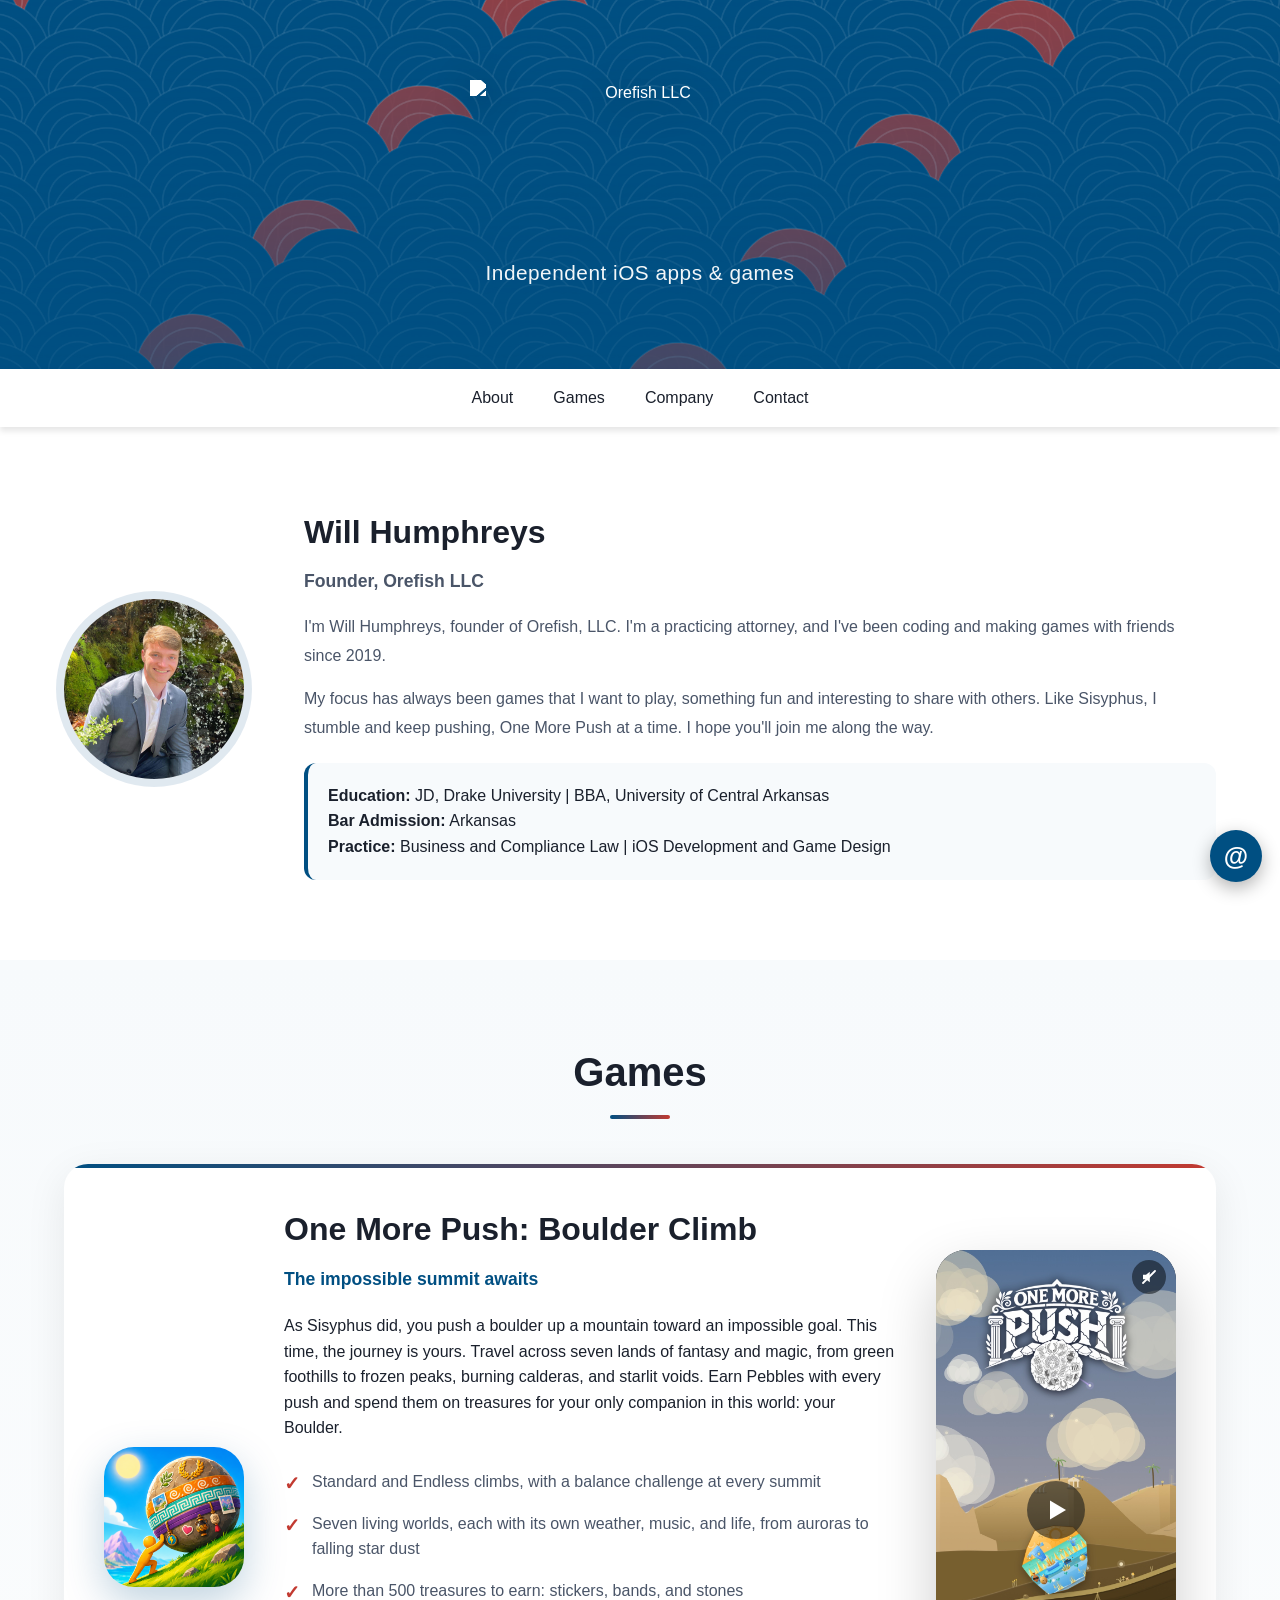
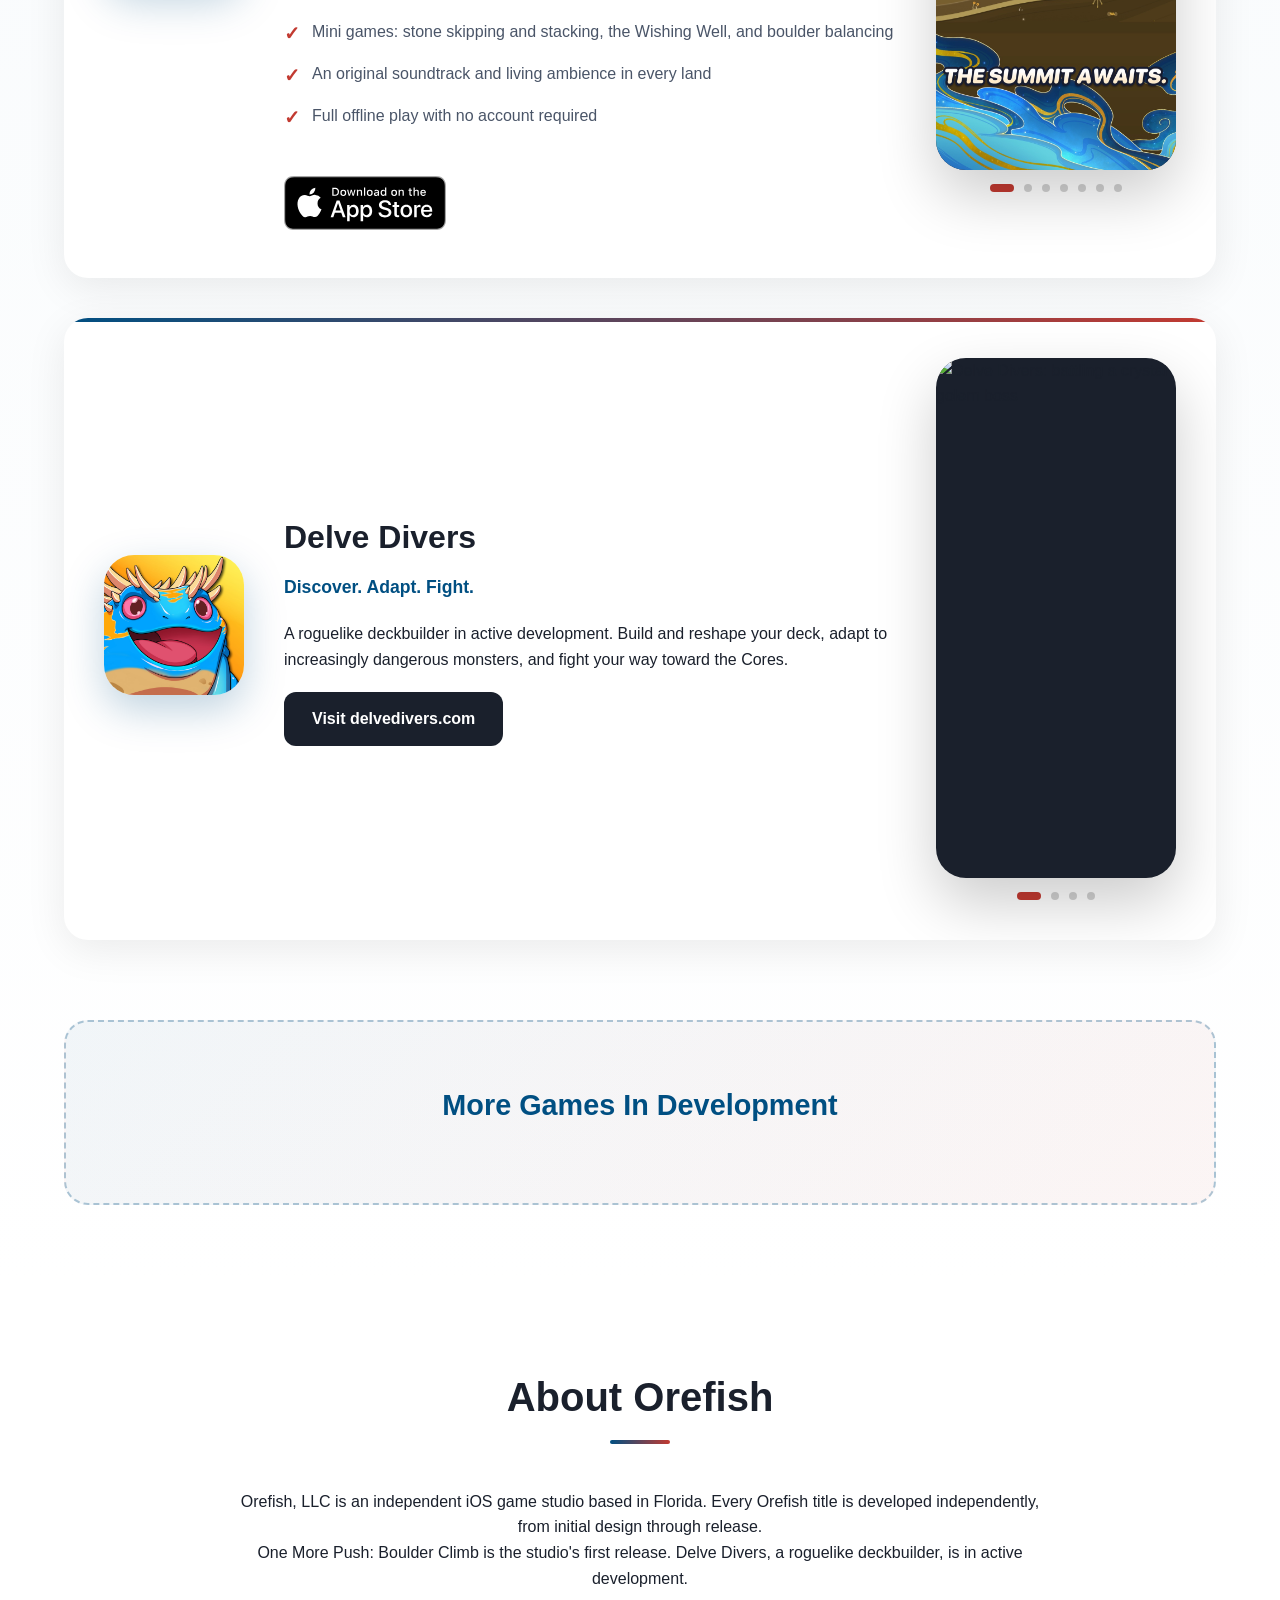
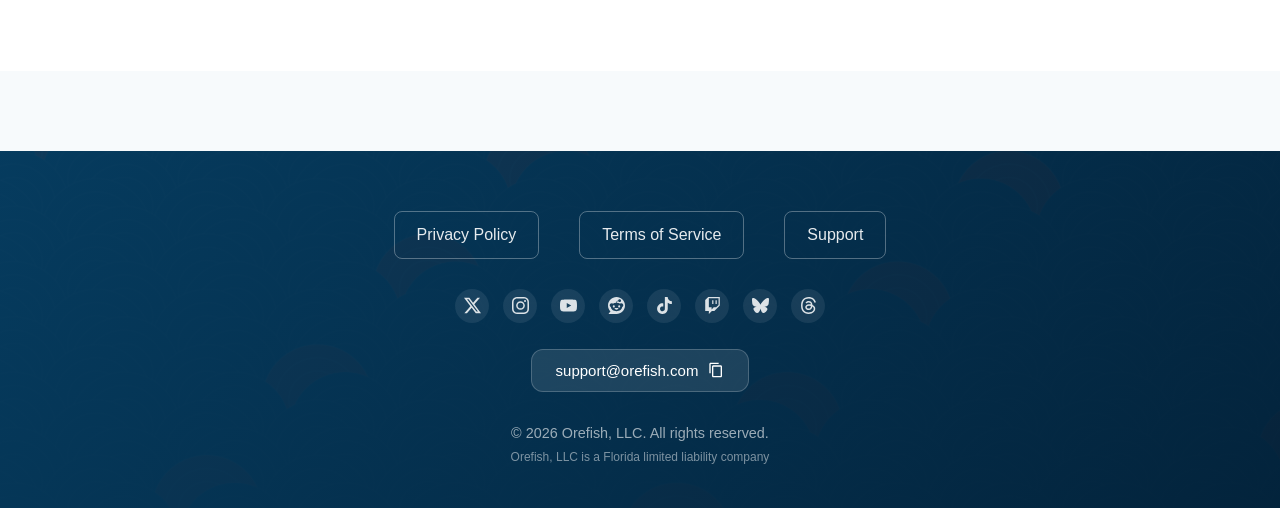
==== commit f234097e: "Update index.html" ====
--- a/index.html
+++ b/index.html
@@ -85,7 +85,7 @@
                         <li>Standard and Endless climbs, with a balance challenge at every summit</li>
                         <li>Seven living worlds, each with its own weather, music, and life, from auroras to falling star dust</li>
                         <li>More than 500 treasures to earn: stickers, bands, and stones</li>
-                        <li>Camp mini games: stone skipping and stacking, the Wishing Well, and boulder balancing</li>
+                        <li>Mini games: stone skipping and stacking, the Wishing Well, and boulder balancing</li>
                         <li>An original soundtrack and living ambience in every land</li>
                         <li>Full offline play with no account required</li>
                     </ul>
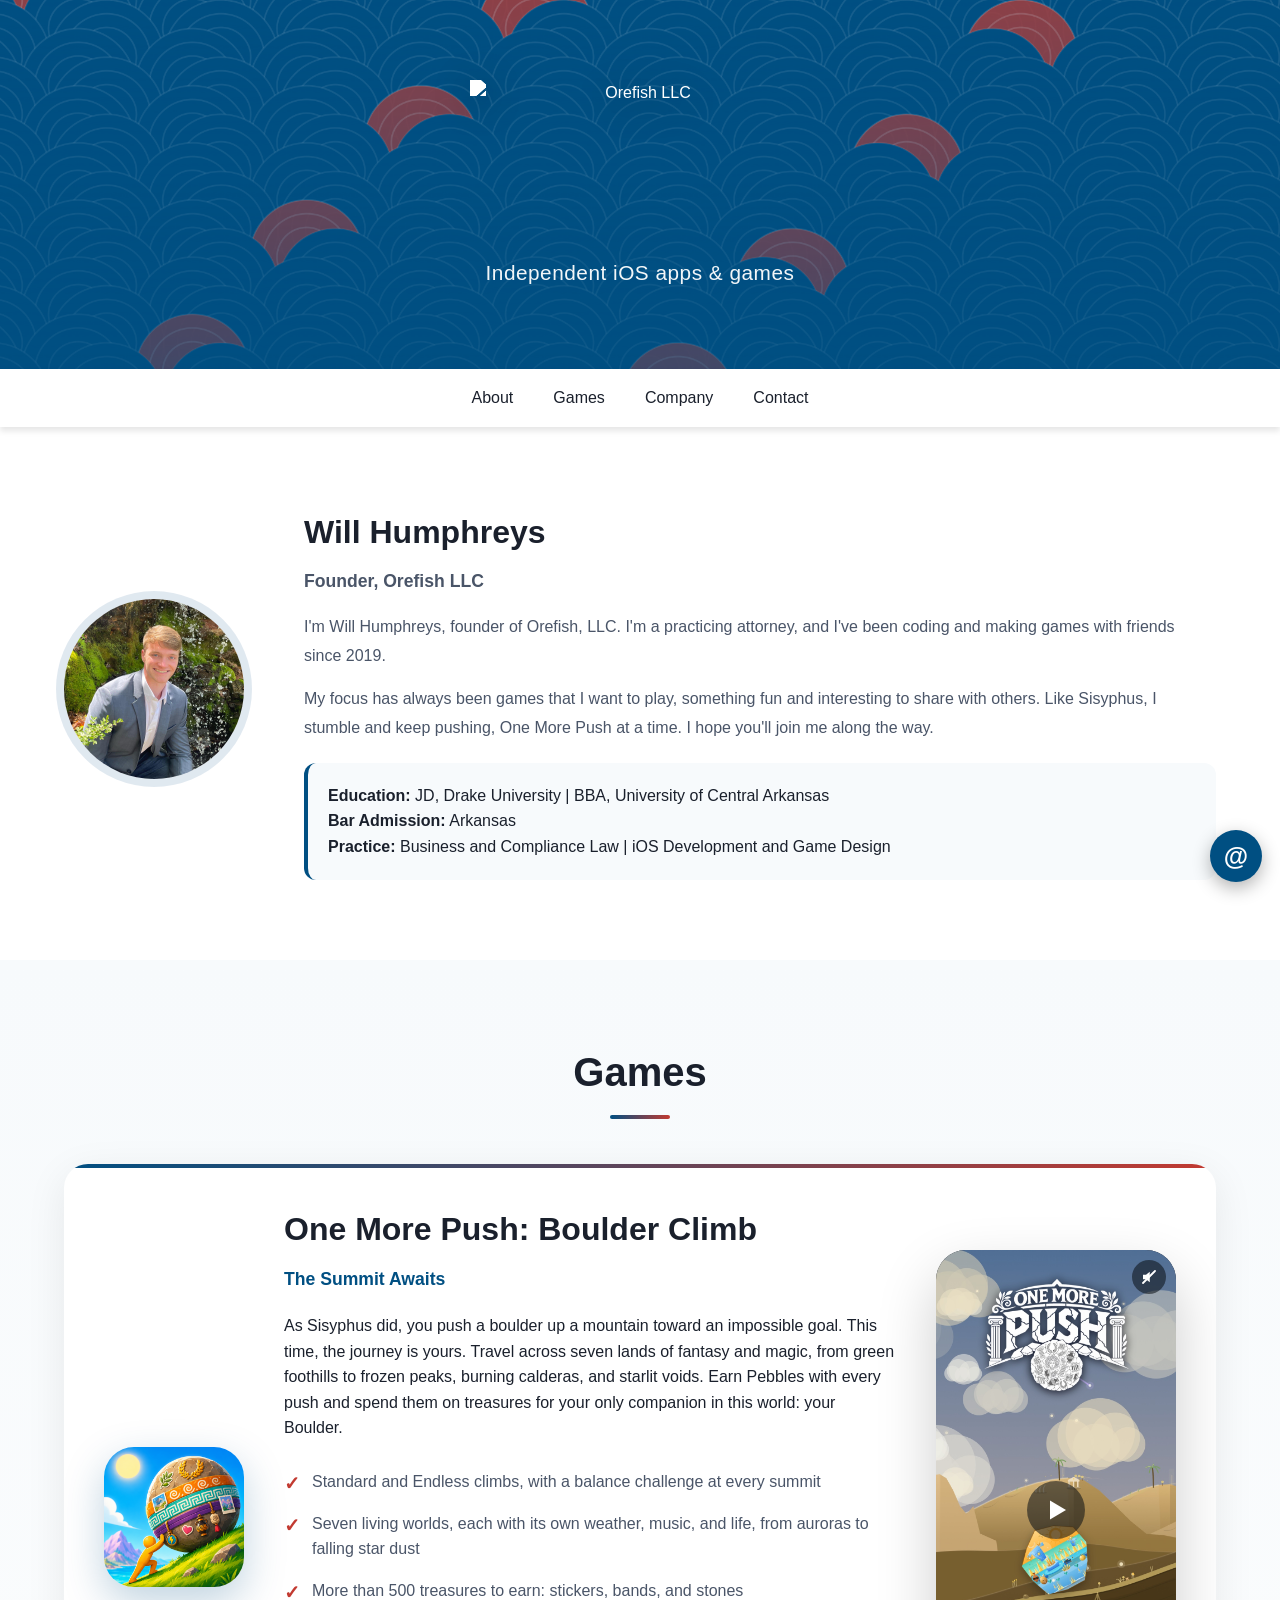
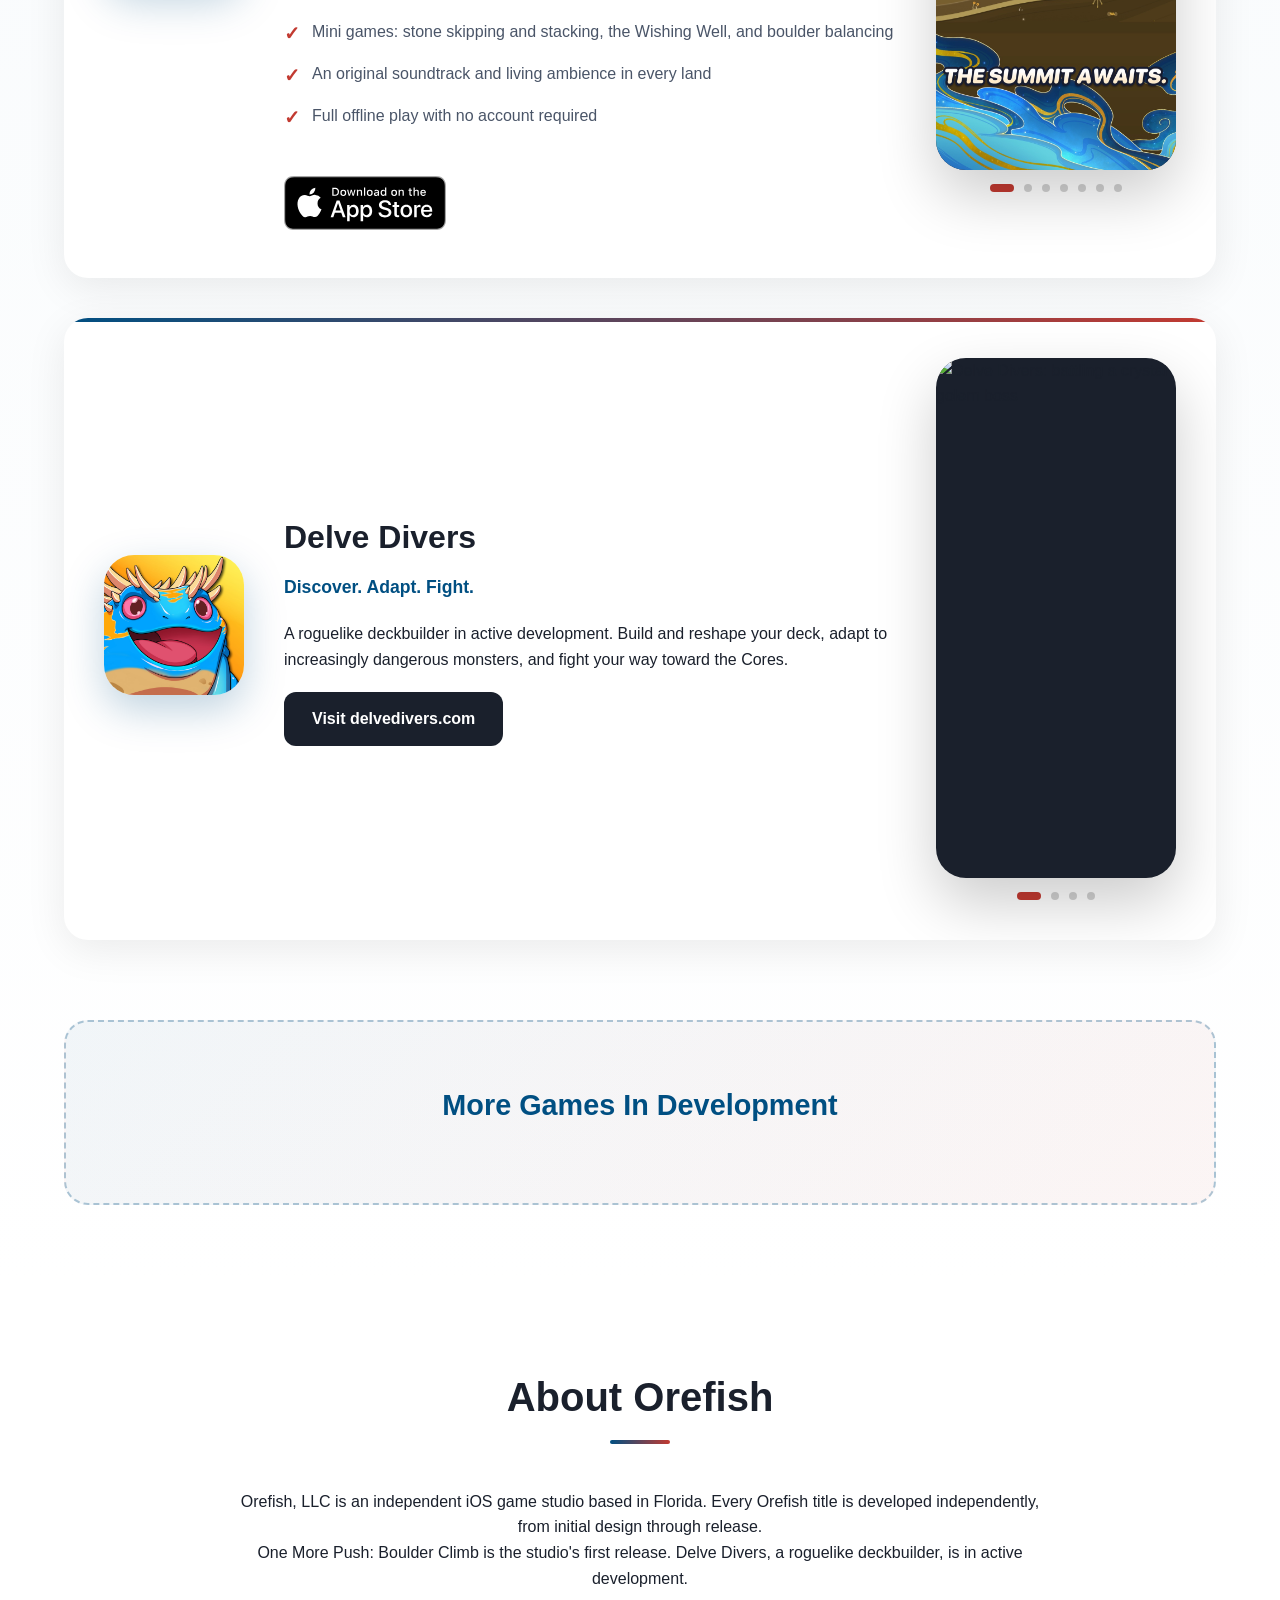
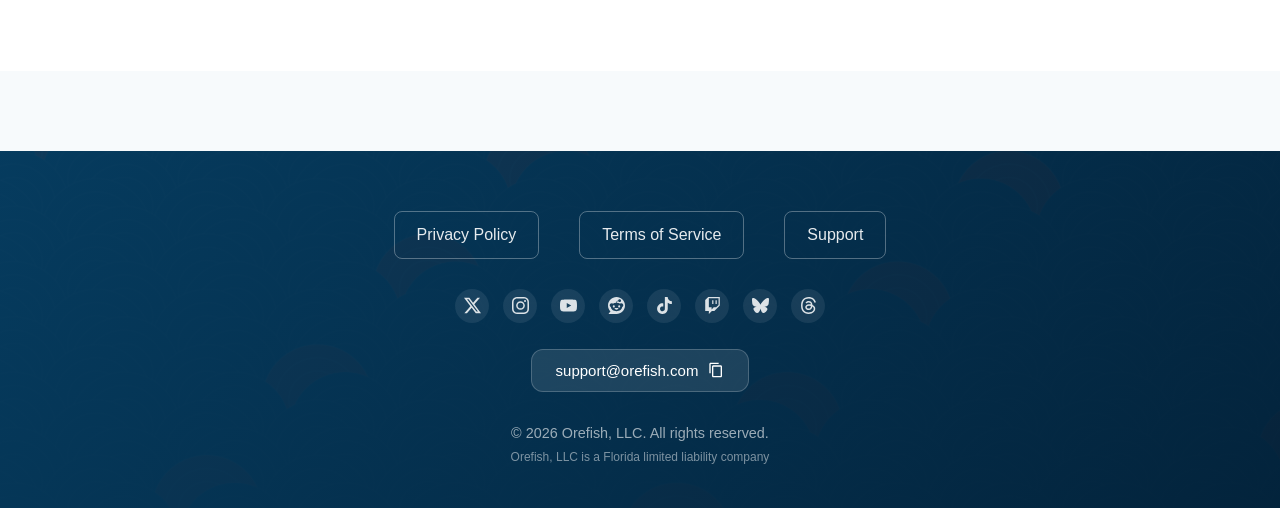
==== commit eee774d8: "Update index.html" ====
--- a/index.html
+++ b/index.html
@@ -79,7 +79,7 @@
                 </div>
                 <div class="app-details">
                     <h3>One More Push: Boulder Climb</h3>
-                    <p class="app-tagline">The impossible summit awaits</p>
+                    <p class="app-tagline">The Summit Awaits</p>
                     <p>As Sisyphus did, you push a boulder up a mountain toward an impossible goal. This time, the journey is yours. Travel across seven lands of fantasy and magic, from green foothills to frozen peaks, burning calderas, and starlit voids. Earn Pebbles with every push and spend them on treasures for your only companion in this world: your Boulder.</p>
                     <ul class="app-features">
                         <li>Standard and Endless climbs, with a balance challenge at every summit</li>
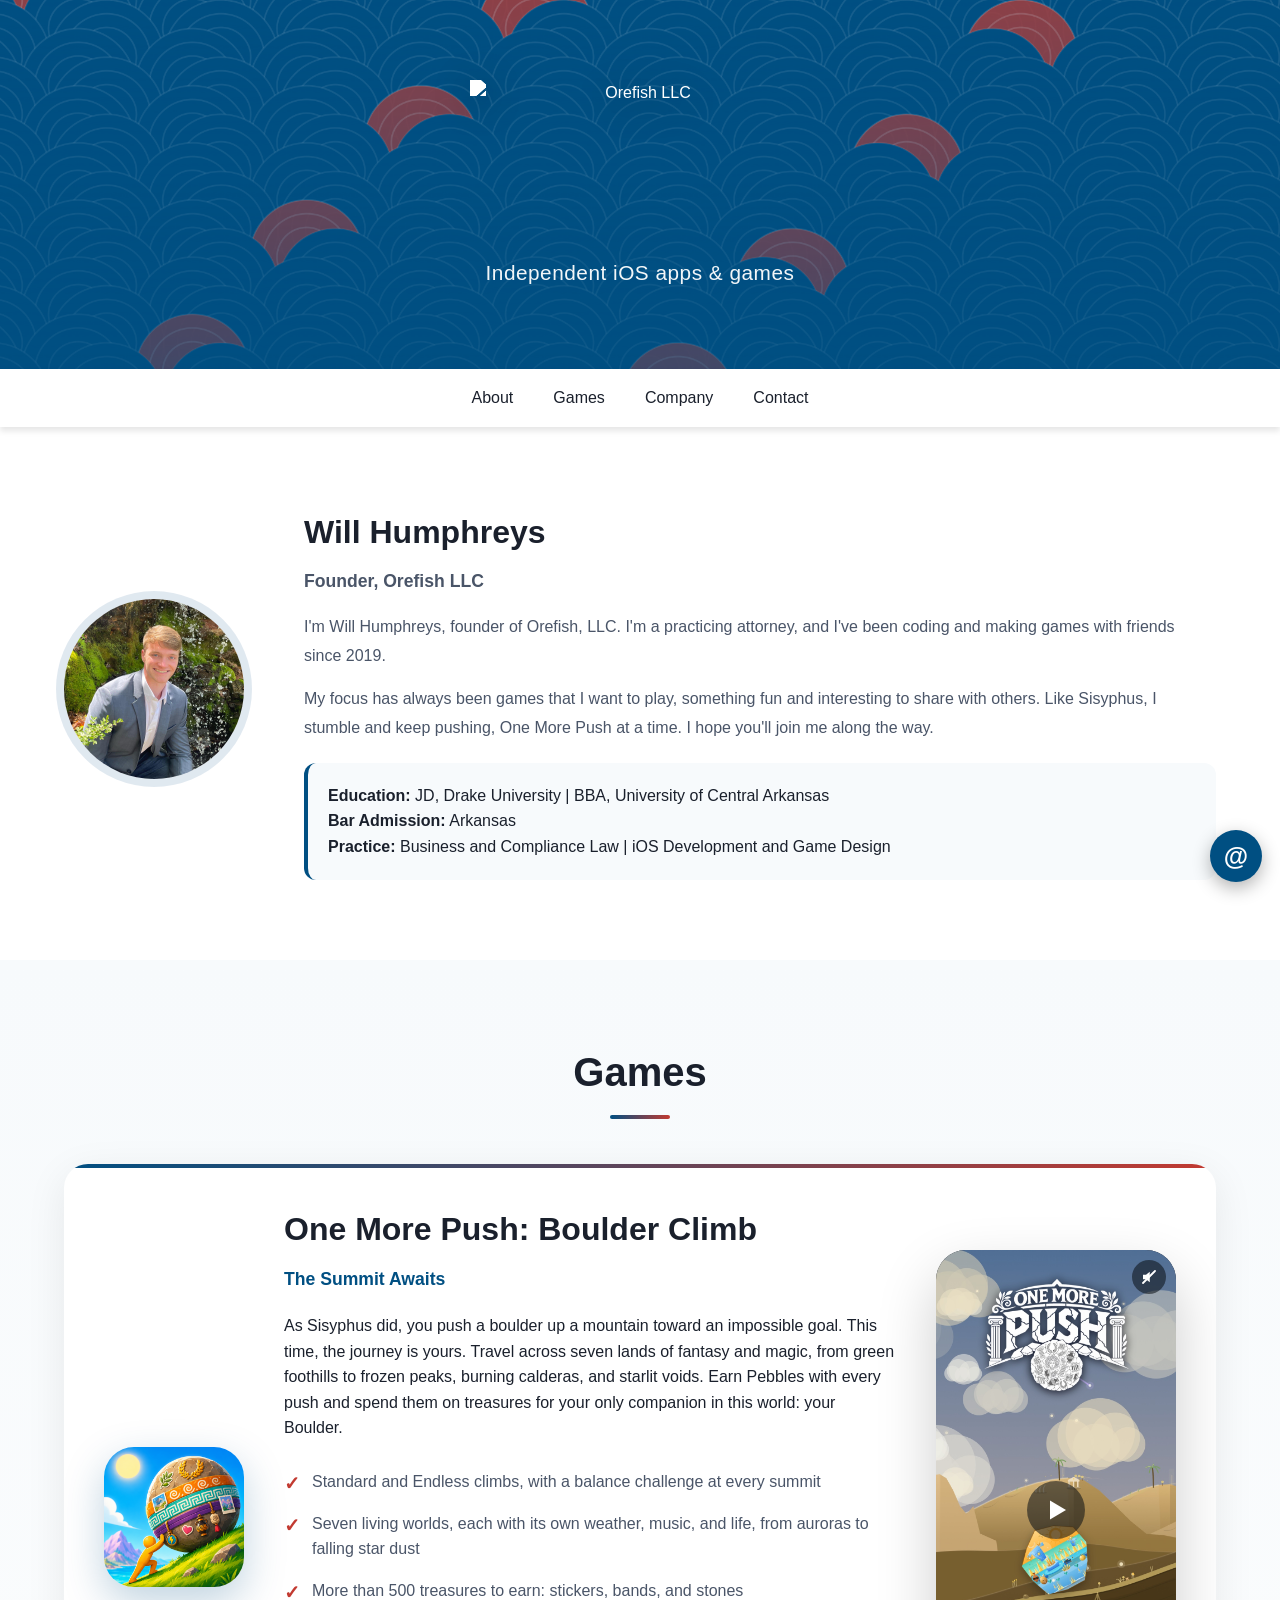
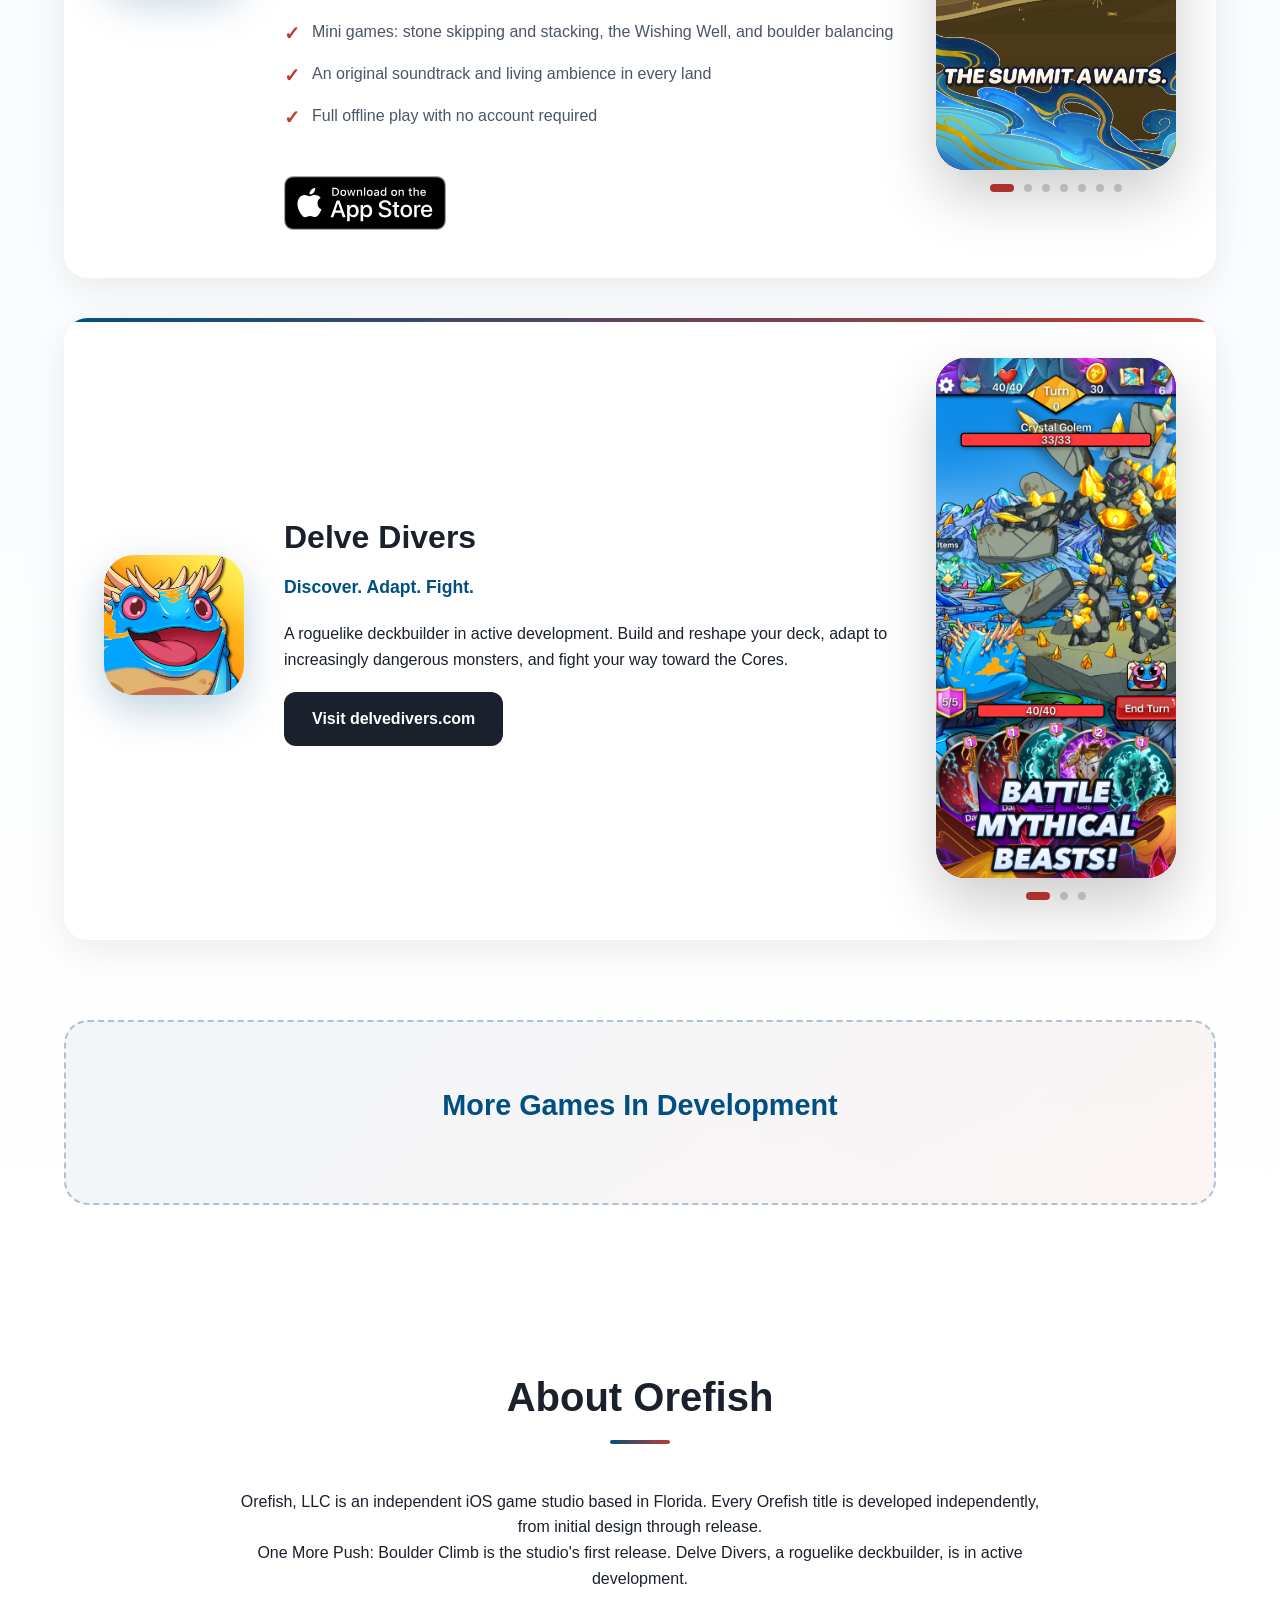
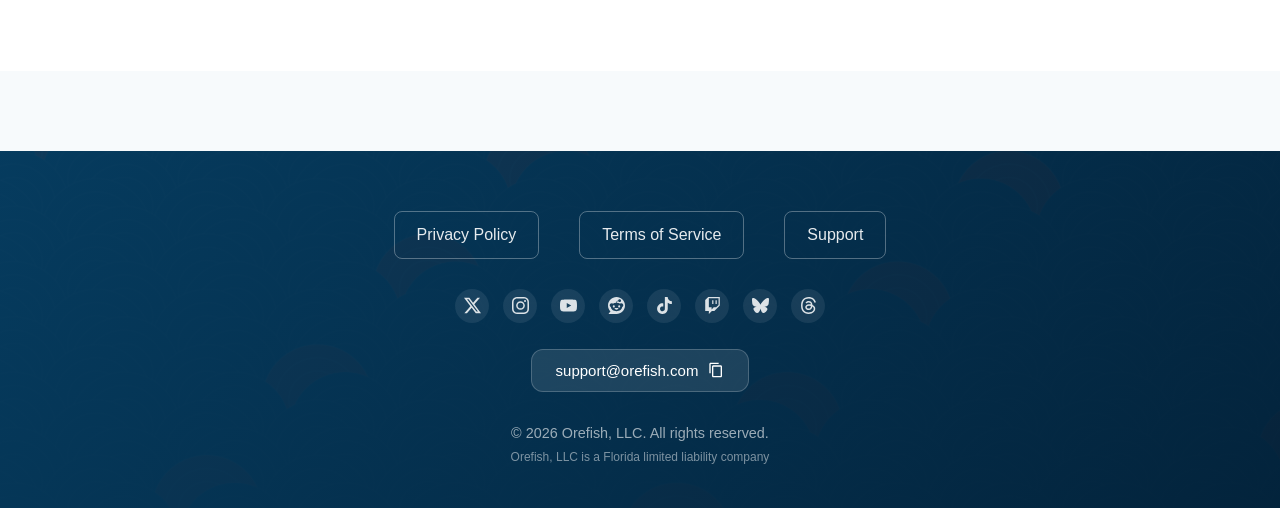
==== commit 0d2789e1: "Add files via upload" ====
--- a/index.html
+++ b/index.html
@@ -152,14 +152,12 @@
                     <div class="screenshot-carousel">
                         <div class="screenshot-container" id="ddScreens">
                             <img src="dd-1.png" alt="Delve Divers: battling a crystal golem boss" class="screenshot">
-                            <img src="dd-2.png" alt="Delve Divers screenshot" class="screenshot">
-                            <img src="dd-3.png" alt="Delve Divers screenshot" class="screenshot">
-                            <img src="dd-4.png" alt="Delve Divers screenshot" class="screenshot">
+                            <img src="dd-2.png" alt="Delve Divers: gearing up with artifacts" class="screenshot">
+                            <img src="dd-3.png" alt="Delve Divers: a constantly changing world" class="screenshot">
                         </div>
                     </div>
                     <div class="carousel-dots">
                         <span class="dot active"></span>
-                        <span class="dot"></span>
                         <span class="dot"></span>
                         <span class="dot"></span>
                     </div>
